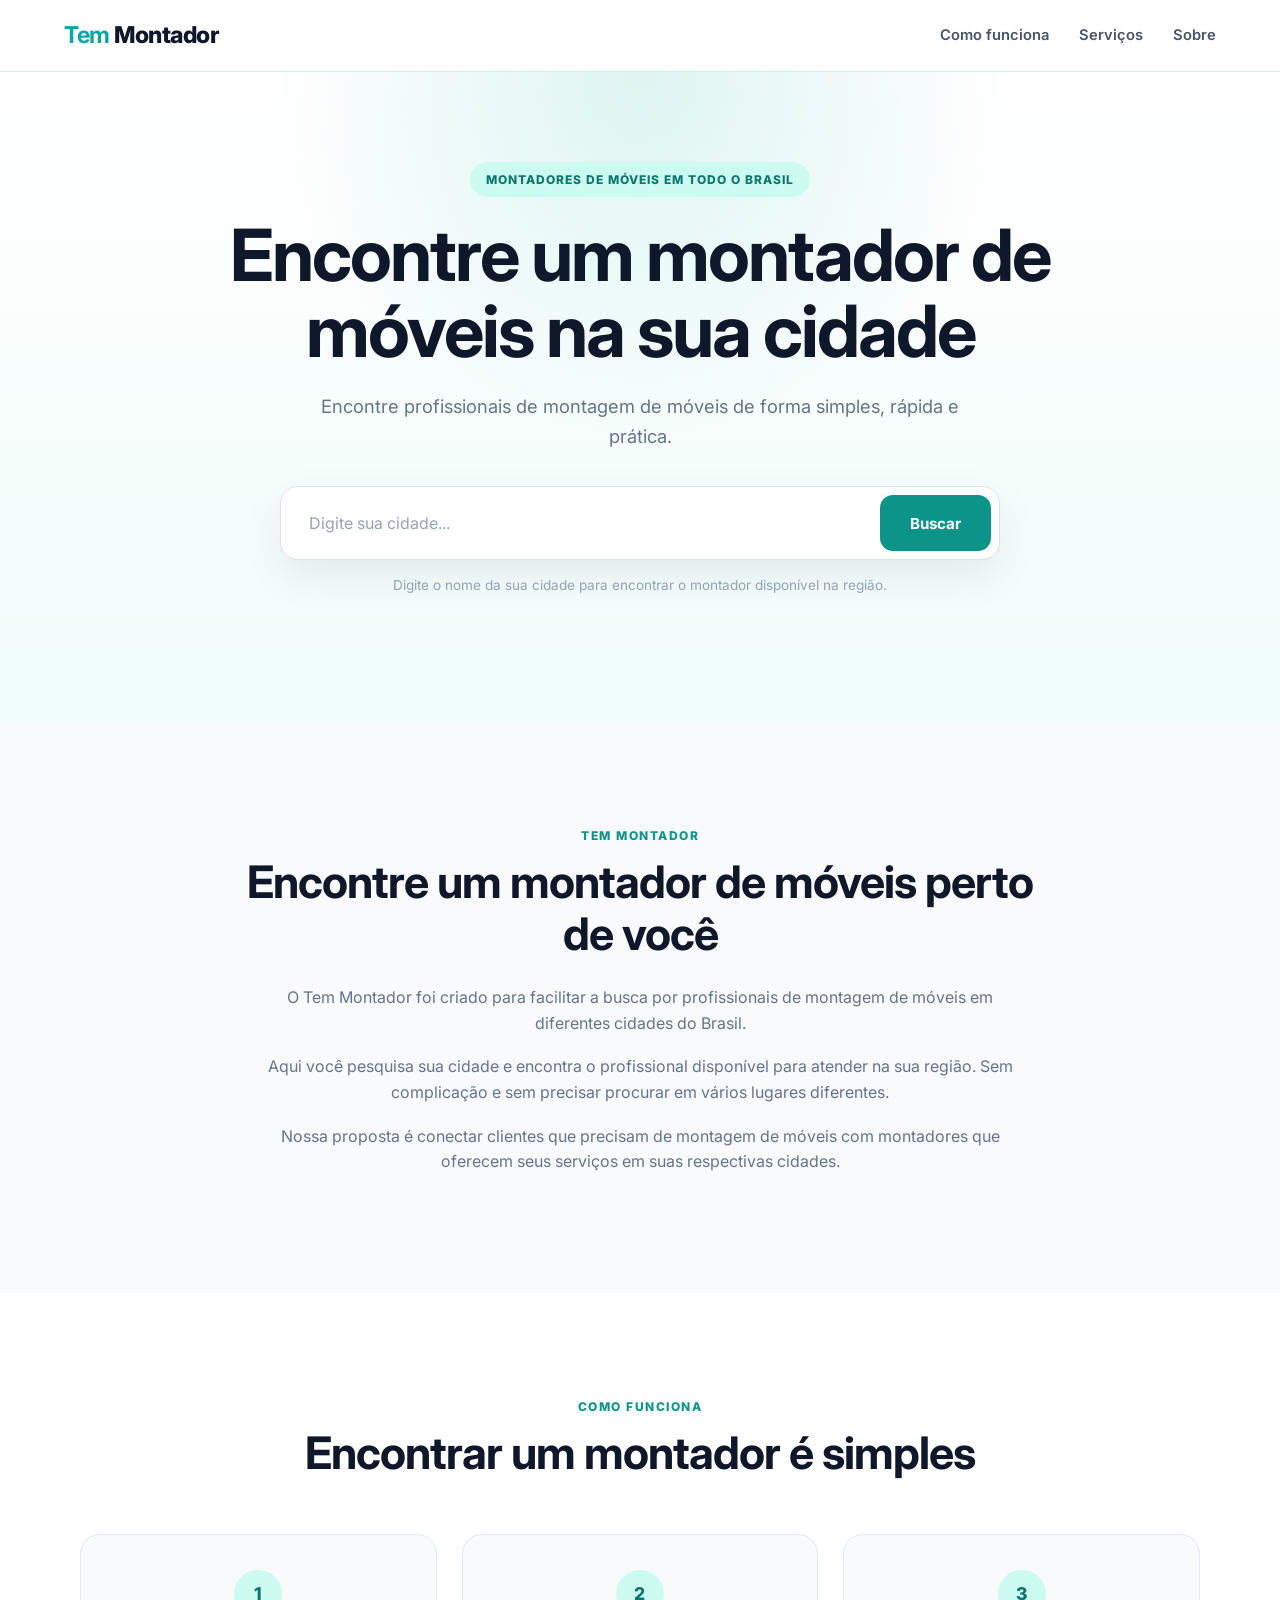
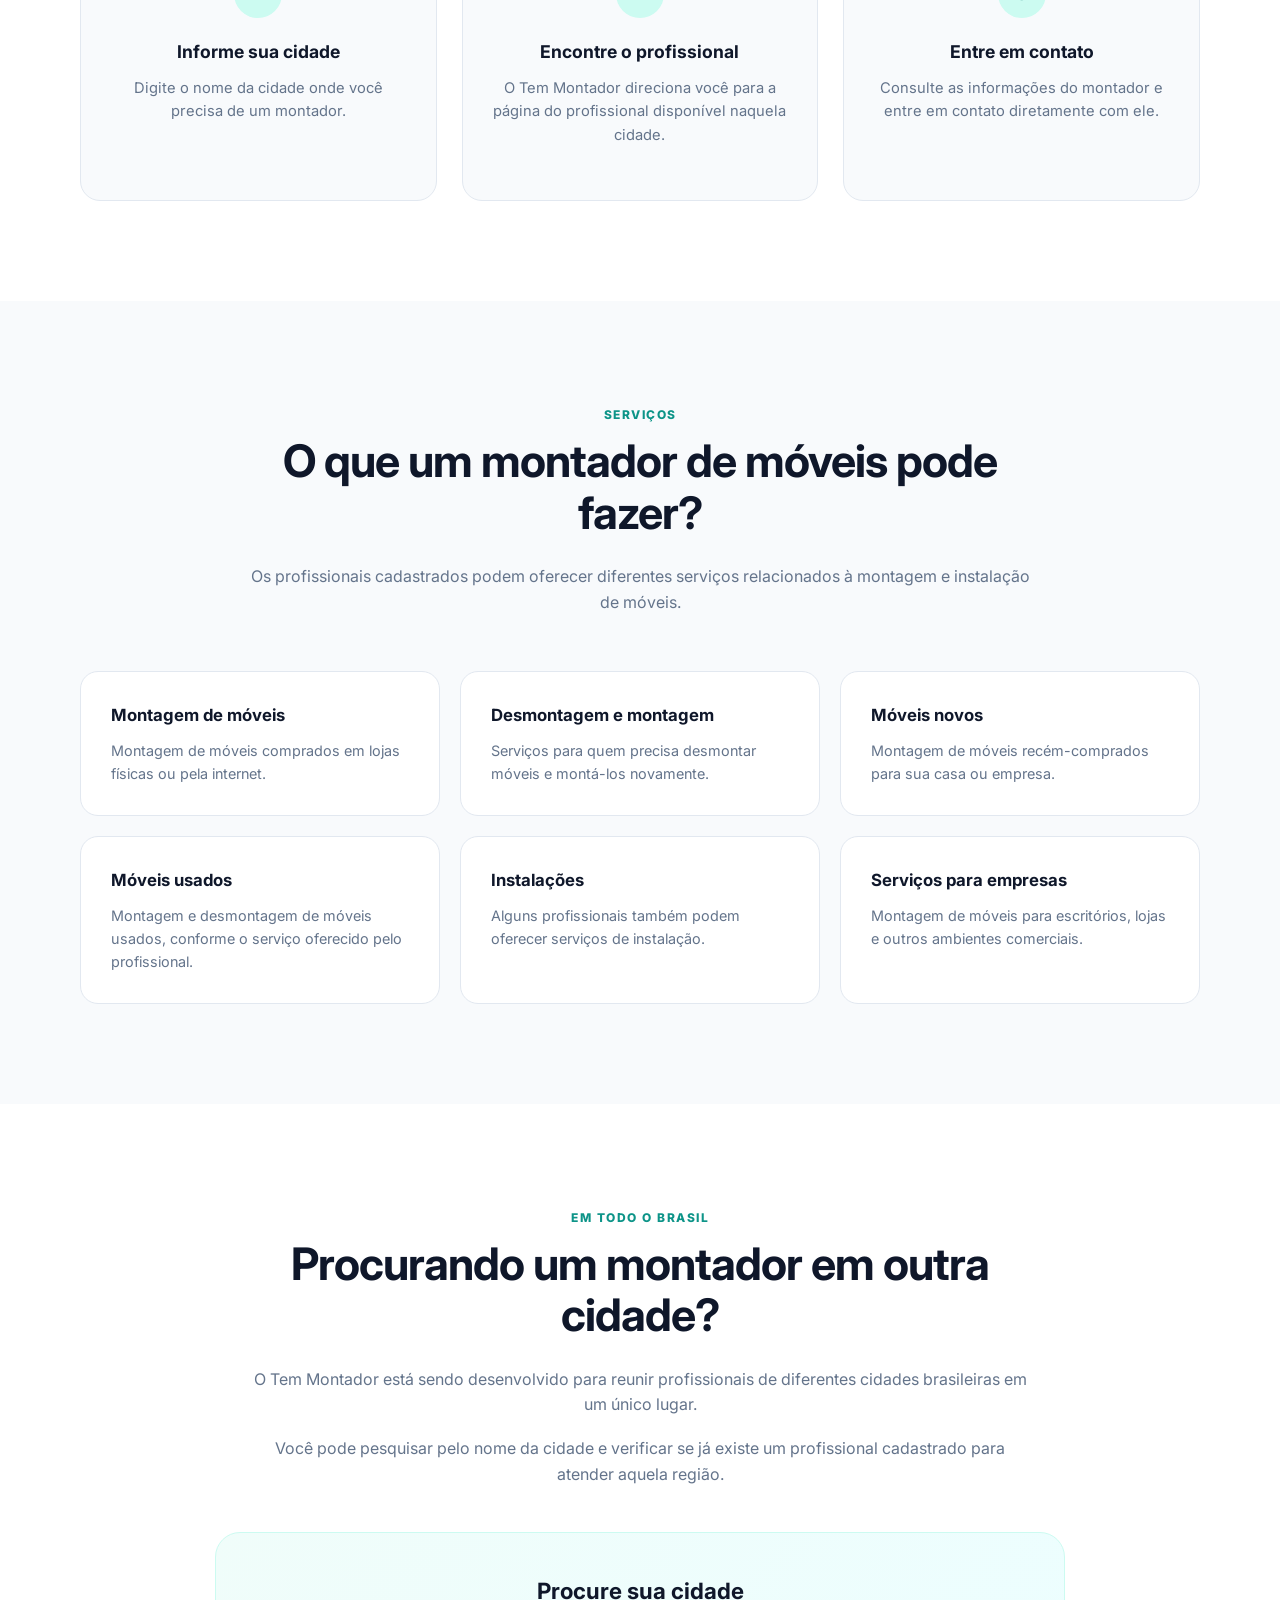
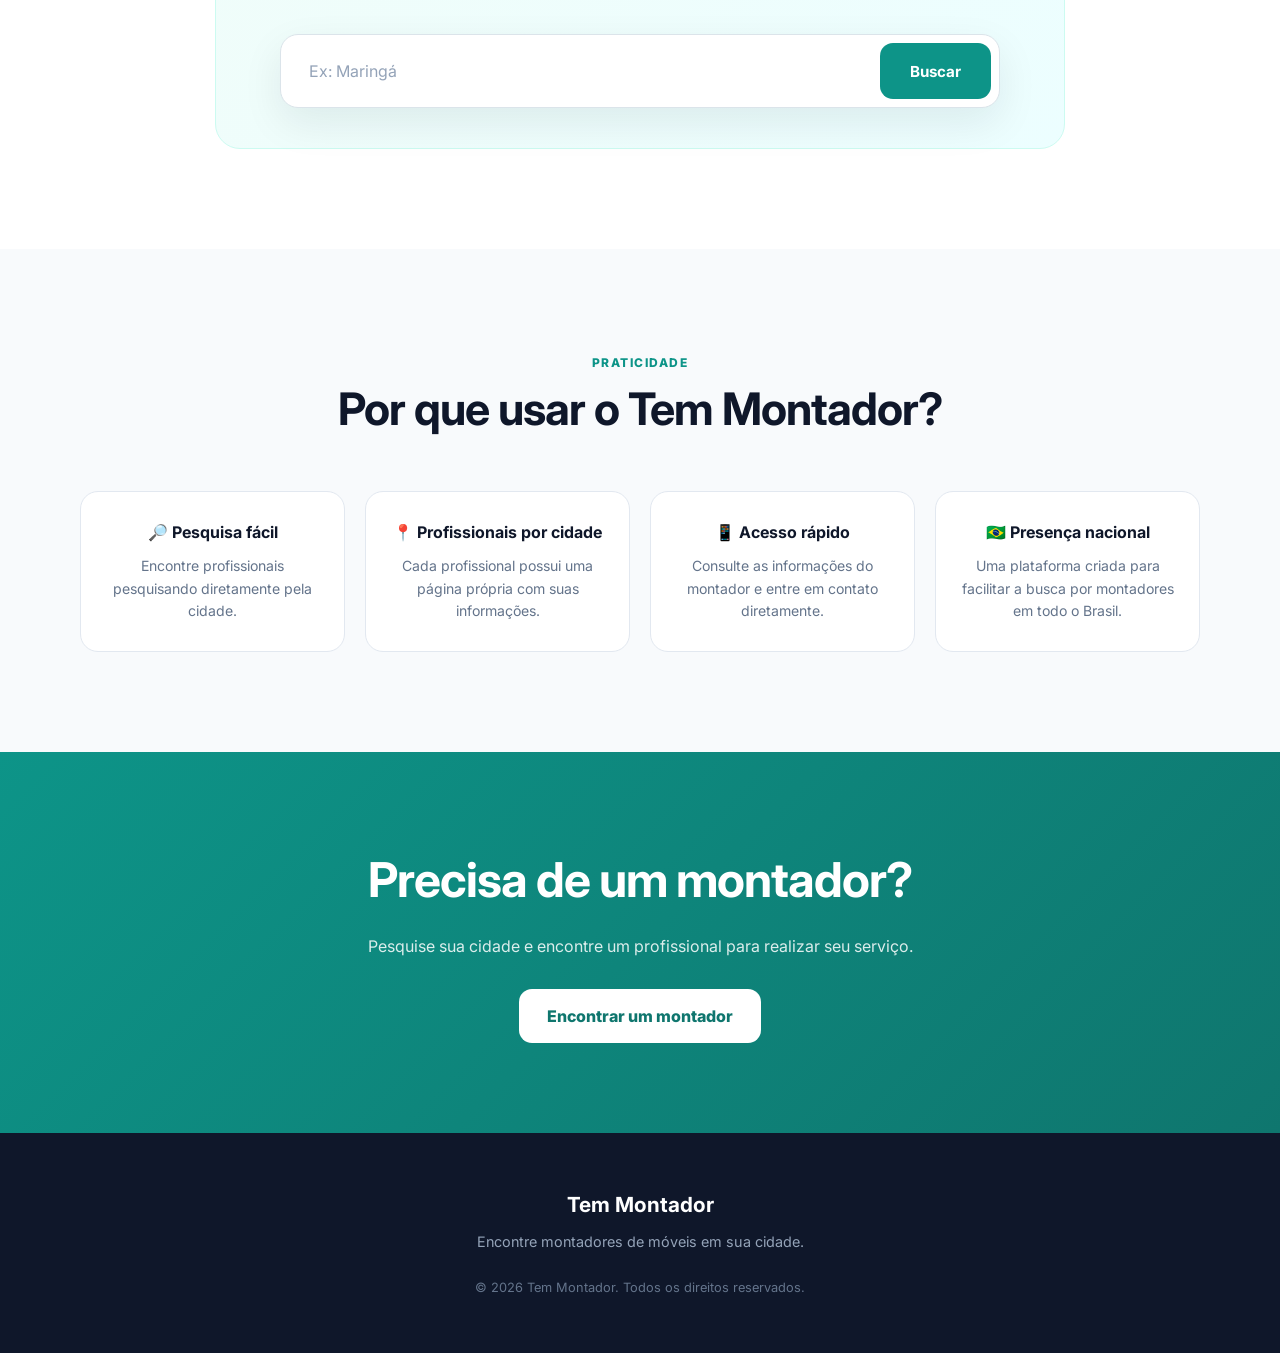
==== index.html @ 9e10c5e0 "Atualizar o index.html" ====
<!DOCTYPE html>
<html lang="pt-BR">

<head>
    <meta charset="UTF-8">

    <meta name="viewport" content="width=device-width, initial-scale=1.0">

    <title>Tem Montador | Encontre Montadores de Móveis no Brasil</title>

    <meta name="description"
    content="Encontre montadores de móveis em diferentes cidades do Brasil. Pesquise sua cidade e encontre profissionais para montagem, desmontagem e instalação de móveis.">

    <link rel="stylesheet" href="style.css?v=1.0.3">
    <link rel="stylesheet" href="media.css?v=1.0.3">
</head>

<body>

    <!-- =========================
         MENU
    ========================== -->
    <header class="menu">

        <div class="logo">
            <a href="index.html">
                <strong>Tem</strong> Montador
            </a>
        </div>

        <nav>
            <a href="#como-funciona">Como funciona</a>
            <a href="#servicos">Serviços</a>
            <a href="#sobre">Sobre</a>
        </nav>

    </header>


    <!-- =========================
         HERO / BUSCA
    ========================== -->
    <main>

        <section class="hero">

            <div class="hero-content">

                <span class="destaque">
                    MONTADORES DE MÓVEIS EM TODO O BRASIL
                </span>

                <h1>
    Encontre um montador de móveis na sua cidade
</h1>

                <p>
                    Encontre profissionais de montagem de móveis
                    de forma simples, rápida e prática.
                </p>


                <!-- BUSCA -->

                <form class="busca" onsubmit="buscarCidade(event)">

                    <input
                        type="text"
                        name="cidade"
                        id="cidade"
                        placeholder="Digite sua cidade..."
                        autocomplete="off"
                        required
                    >
                
                    <button type="submit">
                        Buscar
                    </button>
                
                </form>

                

             

                <p class="texto-busca">
                    Digite o nome da sua cidade para encontrar
                    o montador disponível na região.
                </p>

            </div>

        </section>


        <!-- =========================
             INTRODUÇÃO
        ========================== -->

        <section class="secao" id="sobre">

            <div class="container">

                <span class="tag">
                    TEM MONTADOR
                </span>

                <h2>
                    Encontre um montador de móveis perto de você
                </h2>

                <p>
                    O Tem Montador foi criado para facilitar a busca
                    por profissionais de montagem de móveis em
                    diferentes cidades do Brasil.
                </p>

                <p>
                    Aqui você pesquisa sua cidade e encontra o
                    profissional disponível para atender na sua região.
                    Sem complicação e sem precisar procurar em vários
                    lugares diferentes.
                </p>

                <p>
                    Nossa proposta é conectar clientes que precisam
                    de montagem de móveis com montadores que oferecem
                    seus serviços em suas respectivas cidades.
                </p>

            </div>

        </section>


        <!-- =========================
             COMO FUNCIONA
        ========================== -->

        <section class="secao destaque-section" id="como-funciona">

            <div class="container">

                <span class="tag">
                    COMO FUNCIONA
                </span>

                <h2>
                    Encontrar um montador é simples
                </h2>


                <div class="passos">

                    <div class="passo">

                        <div class="numero">
                            1
                        </div>

                        <h3>
                            Informe sua cidade
                        </h3>

                        <p>
                            Digite o nome da cidade onde você
                            precisa de um montador.
                        </p>

                    </div>


                    <div class="passo">

                        <div class="numero">
                            2
                        </div>

                        <h3>
                            Encontre o profissional
                        </h3>

                        <p>
                            O Tem Montador direciona você para
                            a página do profissional disponível
                            naquela cidade.
                        </p>

                    </div>


                    <div class="passo">

                        <div class="numero">
                            3
                        </div>

                        <h3>
                            Entre em contato
                        </h3>

                        <p>
                            Consulte as informações do montador
                            e entre em contato diretamente com ele.
                        </p>

                    </div>

                </div>

            </div>

        </section>


        <!-- =========================
             SERVIÇOS
        ========================== -->

        <section class="secao" id="servicos">

            <div class="container">

                <span class="tag">
                    SERVIÇOS
                </span>

                <h2>
                    O que um montador de móveis pode fazer?
                </h2>

                <p>
                    Os profissionais cadastrados podem oferecer
                    diferentes serviços relacionados à montagem
                    e instalação de móveis.
                </p>


                <div class="servicos">

                    <div class="servico">
                        <h3>Montagem de móveis</h3>
                        <p>
                            Montagem de móveis comprados em lojas
                            físicas ou pela internet.
                        </p>
                    </div>

                    <div class="servico">
                        <h3>Desmontagem e montagem</h3>
                        <p>
                            Serviços para quem precisa desmontar
                            móveis e montá-los novamente.
                        </p>
                    </div>

                    <div class="servico">
                        <h3>Móveis novos</h3>
                        <p>
                            Montagem de móveis recém-comprados
                            para sua casa ou empresa.
                        </p>
                    </div>

                    <div class="servico">
                        <h3>Móveis usados</h3>
                        <p>
                            Montagem e desmontagem de móveis
                            usados, conforme o serviço oferecido
                            pelo profissional.
                        </p>
                    </div>

                    <div class="servico">
                        <h3>Instalações</h3>
                        <p>
                            Alguns profissionais também podem
                            oferecer serviços de instalação.
                        </p>
                    </div>

                    <div class="servico">
                        <h3>Serviços para empresas</h3>
                        <p>
                            Montagem de móveis para escritórios,
                            lojas e outros ambientes comerciais.
                        </p>
                    </div>

                </div>

            </div>

        </section>


        <!-- =========================
             COBERTURA
        ========================== -->

        <section class="secao destaque-section">

            <div class="container">

                <span class="tag">
                    EM TODO O BRASIL
                </span>

                <h2>
                    Procurando um montador em outra cidade?
                </h2>

                <p>
                    O Tem Montador está sendo desenvolvido para
                    reunir profissionais de diferentes cidades
                    brasileiras em um único lugar.
                </p>

                <p>
                    Você pode pesquisar pelo nome da cidade e
                    verificar se já existe um profissional cadastrado
                    para atender aquela região.
                </p>

                <div class="chamada-busca">

                    <h3>
                        Procure sua cidade
                    </h3>

                    <form class="busca" action="buscar.php" method="GET">

                        <input
                            type="text"
                            name="cidade"
                            placeholder="Ex: Maringá"
                            required
                        >

                        <button type="submit">
                            Buscar
                        </button>

                    </form>

                </div>

            </div>

        </section>


        <!-- =========================
             POR QUE USAR
        ========================== -->

        <section class="secao">

            <div class="container">

                <span class="tag">
                    PRATICIDADE
                </span>

                <h2>
                    Por que usar o Tem Montador?
                </h2>


                <div class="beneficios">

                    <div class="beneficio">
                        <h3>🔎 Pesquisa fácil</h3>
                        <p>
                            Encontre profissionais pesquisando
                            diretamente pela cidade.
                        </p>
                    </div>

                    <div class="beneficio">
                        <h3>📍 Profissionais por cidade</h3>
                        <p>
                            Cada profissional possui uma página
                            própria com suas informações.
                        </p>
                    </div>

                    <div class="beneficio">
                        <h3>📱 Acesso rápido</h3>
                        <p>
                            Consulte as informações do montador
                            e entre em contato diretamente.
                        </p>
                    </div>

                    <div class="beneficio">
                        <h3>🇧🇷 Presença nacional</h3>
                        <p>
                            Uma plataforma criada para facilitar
                            a busca por montadores em todo o Brasil.
                        </p>
                    </div>

                </div>

            </div>

        </section>


        <!-- =========================
             CHAMADA FINAL
        ========================== -->

        <section class="cta">

            <div class="container">

                <h2>
                    Precisa de um montador?
                </h2>

                <p>
                    Pesquise sua cidade e encontre um profissional
                    para realizar seu serviço.
                </p>

                <a href="#" class="botao">
                    Encontrar um montador
                </a>

            </div>

        </section>

    </main>


    <!-- =========================
         RODAPÉ
    ========================== -->

    <footer>

        <div class="container">

            <h3>
                Tem Montador
            </h3>

            <p>
                Encontre montadores de móveis em sua cidade.
            </p>

            <p class="copyright">
                © 2026 Tem Montador. Todos os direitos reservados.
            </p>

        </div>

    </footer>

<script src="script.js?v=1.0.3"></script>

</body>
</html>
---- style.css ----
@import url('https://fonts.googleapis.com/css2?family=Inter:wght@400;500;600;700;800&display=swap');



* {
    margin: 0;
    padding: 0;
    box-sizing: border-box;
}

html {
    scroll-behavior: smooth;
}

body {
    font-family: 'Inter', sans-serif;
    background: #f8fafc;
    color: #1e293b;
    line-height: 1.6;
}

a {
    text-decoration: none;
    color: inherit;
}

img {
    max-width: 100%;
    display: block;
}


/* =========================================================
   CONTAINER
========================================================= */

.container {
    width: min(1120px, 92%);
    margin: 0 auto;
}


/* =========================================================
   MENU
========================================================= */

.menu {
    height: 72px;
    width: 100%;

    background: rgba(255, 255, 255, 0.94);
    border-bottom: 1px solid #e2e8f0;

    display: flex;
    align-items: center;
    justify-content: space-between;

    padding: 0 5%;

    position: sticky;
    top: 0;
    z-index: 1000;

    backdrop-filter: blur(12px);
    -webkit-backdrop-filter: blur(12px);
}

.logo {
    font-size: 1.45rem;
    font-weight: 800;
    letter-spacing: -0.5px;
}

.logo strong {
    color: #0ea5a4;
}

.logo a {
    color: #0f172a;
}

.menu nav {
    display: flex;
    align-items: center;
    gap: 30px;
}

.menu nav a {
    color: #475569;
    font-size: 0.92rem;
    font-weight: 600;

    transition: 0.25s ease;
}

.menu nav a:hover {
    color: #0ea5a4;
}


/* =========================================================
   HERO
========================================================= */

.hero {
    min-height: 650px;

    display: flex;
    align-items: center;
    justify-content: center;

    text-align: center;

    padding: 80px 20px;

    background:
        radial-gradient(
            circle at 50% 0%,
            rgba(20, 184, 166, 0.14),
            transparent 40%
        ),
        linear-gradient(
            180deg,
            #ffffff 0%,
            #f0fdfa 100%
        );
}

.hero-content {
    width: min(850px, 100%);
}

.destaque {
    display: inline-block;

    padding: 8px 16px;
    margin-bottom: 20px;

    border-radius: 50px;

    background: #ccfbf1;
    color: #0f766e;

    font-size: 0.75rem;
    font-weight: 800;

    letter-spacing: 1px;
}

.hero h1 {
    color: #0f172a;

    font-size: clamp(2.3rem, 6vw, 4.5rem);

    line-height: 1.05;

    letter-spacing: -2px;

    margin-bottom: 24px;
}

.hero p {
    max-width: 650px;
    margin: 0 auto 35px;

    color: #64748b;

    font-size: 1.15rem;
}


/* =========================================================
   BARRA DE BUSCA
========================================================= */

.busca {
    width: min(720px, 100%);

    margin: 0 auto;

    padding: 8px;

    display: flex;
    align-items: center;

    background: #ffffff;

    border: 1px solid #dbe4ea;

    border-radius: 18px;

    box-shadow:
        0 15px 40px rgba(15, 23, 42, 0.08);

    transition: 0.3s ease;
}

.busca:focus-within {
    border-color: #2dd4bf;

    box-shadow:
        0 15px 45px rgba(13, 148, 136, 0.15);
}

.busca input {
    flex: 1;

    height: 56px;

    border: none;
    outline: none;

    padding: 0 20px;

    background: transparent;

    color: #000000;

    font-family: inherit;
    font-size: 1rem;
}

.busca input::placeholder {
    color: #94a3b8;
    
   
}



.busca button {
    height: 56px;

    border: none;
    border-radius: 13px;

    padding: 0 30px;

    background: #0d9488;
    color: #ffffff;

    font-family: inherit;
    font-size: 0.95rem;
    font-weight: 700;

    cursor: pointer;

    transition: 0.25s ease;
}

.busca button:hover {
    background: #0f766e;

    transform: translateY(-1px);
}

.texto-busca {
    margin-top: 15px !important;

    font-size: 0.85rem !important;

    color: #94a3b8 !important;
}


/* =========================================================
   SEÇÕES
========================================================= */

.secao {
    padding: 100px 0;
}

.destaque-section {
    background: #ffffff;
}

.secao .container {
    text-align: center;
}

.tag {
    display: inline-block;

    margin-bottom: 12px;

    color: #0d9488;

    font-size: 0.75rem;
    font-weight: 800;

    letter-spacing: 1.5px;
}

.secao h2 {
    max-width: 800px;

    margin: 0 auto 25px;

    color: #0f172a;

    font-size: clamp(1.8rem, 4vw, 2.8rem);

    line-height: 1.15;

    letter-spacing: -1px;
}

.secao p {
    max-width: 780px;

    margin: 0 auto 18px;

    color: #64748b;

    font-size: 1rem;
}


/* =========================================================
   PASSOS
========================================================= */

.passos {
    display: grid;

    grid-template-columns: repeat(3, 1fr);

    gap: 25px;

    margin-top: 55px;
}

.passo {
    padding: 35px 25px;

    background: #f8fafc;

    border: 1px solid #e2e8f0;

    border-radius: 20px;

    transition: 0.3s ease;
}

.passo:hover {
    transform: translateY(-5px);

    border-color: #99f6e4;

    box-shadow:
        0 15px 35px rgba(15, 23, 42, 0.07);
}

.numero {
    width: 48px;
    height: 48px;

    margin: 0 auto 20px;

    display: flex;
    align-items: center;
    justify-content: center;

    border-radius: 50%;

    background: #ccfbf1;
    color: #0f766e;

    font-size: 1.1rem;
    font-weight: 800;
}

.passo h3 {
    margin-bottom: 10px;

    color: #0f172a;

    font-size: 1.1rem;
}

.passo p {
    font-size: 0.92rem;
}


/* =========================================================
   SERVIÇOS
========================================================= */

.servicos {
    display: grid;

    grid-template-columns: repeat(3, 1fr);

    gap: 20px;

    margin-top: 55px;
}

.servico {
    padding: 30px;

    text-align: left;

    background: #ffffff;

    border: 1px solid #e2e8f0;

    border-radius: 18px;

    transition: 0.3s ease;
}

.servico:hover {
    transform: translateY(-4px);

    border-color: #99f6e4;

    box-shadow:
        0 12px 30px rgba(15, 23, 42, 0.06);
}

.servico h3 {
    margin-bottom: 10px;

    color: #0f172a;

    font-size: 1.05rem;
}

.servico p {
    margin: 0;

    font-size: 0.9rem;
}


/* =========================================================
   CHAMADA DE BUSCA
========================================================= */

.chamada-busca {
    max-width: 850px;

    margin: 45px auto 0;

    padding: 40px;

    background:
        linear-gradient(
            135deg,
            #f0fdfa,
            #ecfeff
        );

    border: 1px solid #ccfbf1;

    border-radius: 25px;
}

.chamada-busca h3 {
    margin-bottom: 25px;

    color: #0f172a;

    font-size: 1.4rem;
}


/* =========================================================
   BENEFÍCIOS
========================================================= */

.beneficios {
    display: grid;

    grid-template-columns: repeat(4, 1fr);

    gap: 20px;

    margin-top: 55px;
}

.beneficio {
    padding: 28px 20px;

    background: #ffffff;

    border: 1px solid #e2e8f0;

    border-radius: 18px;

    transition: 0.3s ease;
}

.beneficio:hover {
    transform: translateY(-4px);

    box-shadow:
        0 12px 30px rgba(15, 23, 42, 0.06);
}

.beneficio h3 {
    margin-bottom: 10px;

    color: #0f172a;

    font-size: 1rem;
}

.beneficio p {
    margin: 0;

    font-size: 0.88rem;
}


/* =========================================================
   CTA FINAL
========================================================= */

.cta {
    padding: 90px 20px;

    text-align: center;

    background:
        linear-gradient(
            135deg,
            #0d9488,
            #0f766e
        );

    color: #ffffff;
}

.cta h2 {
    margin-bottom: 15px;

    font-size: clamp(2rem, 5vw, 3rem);

    letter-spacing: -1px;
}

.cta p {
    margin-bottom: 30px;

    color: rgba(255, 255, 255, 0.85);
}

.botao {
    display: inline-flex;

    align-items: center;
    justify-content: center;

    min-height: 54px;

    padding: 0 28px;

    border-radius: 13px;

    background: #ffffff;
    color: #0f766e;

    font-weight: 800;

    transition: 0.25s ease;
}

.botao:hover {
    transform: translateY(-2px);

    box-shadow:
        0 10px 25px rgba(0, 0, 0, 0.15);
}


/* =========================================================
   RODAPÉ
========================================================= */

footer {
    padding: 55px 20px;

    background: #0f172a;

    color: #ffffff;

    text-align: center;
}

footer h3 {
    margin-bottom: 8px;

    font-size: 1.3rem;
}

footer p {
    color: #94a3b8;

    font-size: 0.9rem;
}

footer .copyright {
    margin-top: 25px;

    font-size: 0.8rem;

    color: #64748b;
}

/* =========================================================
   PERFIL - TEM MONTADOR
========================================================= */

.perfil-menu {
    width: 100%;
    height: 70px;

    display: flex;
    align-items: center;
    justify-content: space-between;

    padding: 0 5%;

    background: rgba(255, 255, 255, 0.96);
    border-bottom: 1px solid #e2e8f0;

    position: sticky;
    top: 0;
    z-index: 1000;

    backdrop-filter: blur(12px);
    -webkit-backdrop-filter: blur(12px);
}

.perfil-menu .logo {
    font-size: 1.35rem;
    font-weight: 800;
    color: #0f172a;
}

.perfil-menu .logo strong {
    color: #0d9488;
}

.perfil-menu .voltar {
    color: #64748b;
    font-size: 0.85rem;
    font-weight: 600;
    transition: 0.25s ease;
}

.perfil-menu .voltar:hover {
    color: #0d9488;
}


/* =========================================================
   FUNDO DO PERFIL
========================================================= */

.perfil {
    width: 100%;

    padding: 70px 20px 90px;

    background:
        radial-gradient(
            circle at 50% 0%,
            rgba(20, 184, 166, 0.10),
            transparent 35%
        ),
        #f8fafc;
}


/* =========================================================
   HERO DO PERFIL
========================================================= */

.perfil-hero {
    width: min(1050px, 100%);

    margin: 0 auto;

    padding: 55px;

    display: grid;
    grid-template-columns: 250px 1fr;

    align-items: center;

    gap: 55px;

    background: #ffffff;

    border: 1px solid #e2e8f0;

    border-radius: 28px;

    box-shadow:
        0 20px 60px rgba(15, 23, 42, 0.08);
}


/* =========================================================
   FOTO
========================================================= */

.perfil-foto {
    display: flex;
    justify-content: center;
}

.perfil-foto img {
    width: 220px;
    height: 220px;

    object-fit: cover;

    border-radius: 50%;

    border: 6px solid #ffffff;

    box-shadow:
        0 15px 40px rgba(15, 23, 42, 0.15);
}


/* =========================================================
   INFORMAÇÕES
========================================================= */

.perfil-info {
    text-align: left;
}

.perfil-tag {
    display: inline-block;

    margin-bottom: 12px;

    padding: 6px 12px;

    border-radius: 50px;

    background: #ccfbf1;

    color: #0f766e;

    font-size: 0.7rem;

    font-weight: 800;

    letter-spacing: 1px;
}

.perfil-info h1 {
    margin-bottom: 6px;

    color: #0f172a;

    font-size: 3rem;

    line-height: 1.1;

    letter-spacing: -1px;
}

.perfil-info h2 {
    margin-bottom: 18px;

    color: #0d9488;

    font-size: 1.35rem;

    line-height: 1.4;
}

.perfil-info p {
    max-width: 600px;

    margin-bottom: 25px;

    color: #64748b;

    font-size: 0.95rem;

    line-height: 1.7;
}


/* =========================================================
   WHATSAPP
========================================================= */

.perfil .btn-whatsapp {
    min-height: 56px;

    display: inline-flex;

    align-items: center;
    justify-content: center;

    gap: 10px;

    padding: 0 26px;

    border-radius: 13px;

    background: #16a34a;

    color: #ffffff;

    font-size: 0.95rem;

    font-weight: 800;

    box-shadow:
        0 8px 20px rgba(22, 163, 74, 0.18);

    transition: 0.25s ease;
}

.perfil .btn-whatsapp i {
    font-size: 1.3rem;
}

.perfil .btn-whatsapp:hover {
    background: #15803d;

    transform: translateY(-2px);

    box-shadow:
        0 12px 25px rgba(22, 163, 74, 0.25);
}


/* =========================================================
   SEÇÕES DO PERFIL
========================================================= */

.perfil-secao {
    width: min(1050px, 100%);

    margin: 70px auto 0;

    text-align: center;
}

.secao-tag {
    display: inline-block;

    margin-bottom: 12px;

    color: #0d9488;

    font-size: 0.72rem;

    font-weight: 800;

    letter-spacing: 1.5px;
}

.perfil-secao h2 {
    margin-bottom: 18px;

    color: #0f172a;

    font-size: clamp(1.8rem, 4vw, 2.6rem);

    line-height: 1.15;

    letter-spacing: -1px;
}

.perfil-secao > p {
    width: min(760px, 100%);

    margin: 0 auto;

    color: #64748b;

    font-size: 1rem;

    line-height: 1.8;
}


/* =========================================================
   SERVIÇOS
========================================================= */

.servicos-grid {
    display: grid;

    grid-template-columns: repeat(3, 1fr);

    gap: 20px;

    margin-top: 40px;
}

.servico-card {
    padding: 28px 25px;

    text-align: left;

    background: #ffffff;

    border: 1px solid #e2e8f0;

    border-radius: 20px;

    transition: 0.3s ease;
}

.servico-card:hover {
    transform: translateY(-5px);

    border-color: #99f6e4;

    box-shadow:
        0 15px 35px rgba(15, 23, 42, 0.08);
}

.servico-card i {
    width: 48px;
    height: 48px;

    margin-bottom: 18px;

    display: flex;

    align-items: center;
    justify-content: center;

    border-radius: 14px;

    background: #f0fdfa;

    color: #0d9488;

    font-size: 1.2rem;
}

.servico-card h3 {
    margin-bottom: 8px;

    color: #0f172a;

    font-size: 1.05rem;
}

.servico-card p {
    margin: 0;

    color: #64748b;

    font-size: 0.88rem;

    line-height: 1.6;
}


/* =========================================================
   ÁREA DE ATENDIMENTO
========================================================= */

.area-atendimento {
    width: min(1050px, 100%);

    margin: 70px auto 0;

    padding: 35px 40px;

    display: flex;

    align-items: center;

    gap: 22px;

    background:
        linear-gradient(
            135deg,
            #f0fdfa,
            #ecfeff
        );

    border: 1px solid #ccfbf1;

    border-radius: 22px;
}

.area-atendimento > i {
    width: 55px;
    height: 55px;

    flex-shrink: 0;

    display: flex;

    align-items: center;
    justify-content: center;

    border-radius: 15px;

    background: #ccfbf1;

    color: #0d9488;

    font-size: 1.3rem;
}

.area-atendimento span {
    display: block;

    margin-bottom: 3px;

    color: #0d9488;

    font-size: 0.7rem;

    font-weight: 800;

    letter-spacing: 1.2px;
}

.area-atendimento h2 {
    margin-bottom: 2px;

    color: #0f172a;

    font-size: 1.35rem;
}

.area-atendimento p {
    margin: 0;

    color: #64748b;

    font-size: 0.9rem;
}


/* =========================================================
   DIFERENCIAIS
========================================================= */

.diferenciais-grid {
    display: grid;

    grid-template-columns: repeat(3, 1fr);

    gap: 20px;

    margin-top: 40px;
}

.diferenciais-grid > div {
    padding: 30px 20px;

    background: #ffffff;

    border: 1px solid #e2e8f0;

    border-radius: 20px;

    transition: 0.25s ease;
}

.diferenciais-grid > div:hover {
    transform: translateY(-4px);

    box-shadow:
        0 12px 30px rgba(15, 23, 42, 0.06);
}

.diferenciais-grid i {
    display: block;

    margin-bottom: 15px;

    color: #0d9488;

    font-size: 1.5rem;
}

.diferenciais-grid strong {
    display: block;

    margin-bottom: 7px;

    color: #0f172a;

    font-size: 1rem;
}

.diferenciais-grid span {
    display: block;

    color: #64748b;

    font-size: 0.85rem;

    line-height: 1.5;
}


/* =========================================================
   CTA FINAL
========================================================= */

.perfil-cta {
    width: min(800px, 100%);

    margin: 70px auto 0;

    padding: 45px 25px;

    text-align: center;

    background:
        linear-gradient(
            135deg,
            #0d9488,
            #0f766e
        );

    border-radius: 22px;

    color: #ffffff;
}

.perfil-cta h2 {
    margin-bottom: 10px;

    color: #ffffff;

    font-size: 2.2rem;
}

.perfil-cta p {
    max-width: 600px;

    margin: 0 auto 25px;

    color: rgba(255, 255, 255, 0.85);

    font-size: 0.9rem;
}

.perfil-cta .btn-whatsapp {
    background: #ffffff;

    color: #15803d;
}

.perfil-cta .btn-whatsapp:hover {
    background: #f8fafc;
}


/* =========================================================
   RODAPÉ DO PERFIL
========================================================= */

.perfil-footer {
    padding: 35px 20px;

    text-align: center;

    background: #0f172a;

    color: #ffffff;
}

.perfil-footer strong {
    display: block;

    margin-bottom: 5px;

    font-size: 1rem;
}

.perfil-footer p {
    margin: 0;

    color: #94a3b8;

    font-size: 0.8rem;
}


/* =========================================================
   TABLET
========================================================= */

@media (max-width: 900px) {

    .passos {
        grid-template-columns: 1fr;
    }

    .servicos {
        grid-template-columns: repeat(2, 1fr);
    }

    .beneficios {
        grid-template-columns: repeat(2, 1fr);
    }


    /* PERFIL */

    .perfil-hero {
        grid-template-columns: 190px 1fr;

        gap: 35px;

        padding: 40px;
    }

    .perfil-foto img {
        width: 175px;
        height: 175px;
    }

    .perfil-info h1 {
        font-size: 2.5rem;
    }

    .servicos-grid {
        grid-template-columns: repeat(2, 1fr);
    }

    .diferenciais-grid {
        grid-template-columns: repeat(2, 1fr);
    }
}


/* =========================================================
   CELULAR
========================================================= */

@media (max-width: 700px) {

    /* PÁGINA PRINCIPAL */

    .menu {
        height: 65px;

        padding: 0 20px;
    }

    .menu nav {
        display: none;
    }

    .logo {
        font-size: 1.3rem;
    }

    .hero {
        min-height: 600px;

        padding: 70px 20px;
    }

    .hero h1 {
        font-size: 2.5rem;

        letter-spacing: -1.5px;
    }

    .hero p {
        font-size: 1rem;
    }

    .busca {
        flex-direction: column;

        padding: 12px;

        border-radius: 16px;
    }

    .busca input {
        width: 100%;

        height: 60px;

        text-align: center;

        padding: 0 15px;
    }

    .busca button {
        width: 100%;

        height: 60px;
    }

    .secao {
        padding: 70px 0;
    }

    .servicos {
        grid-template-columns: 1fr;

        margin-top: 40px;
    }

    .beneficios {
        grid-template-columns: 1fr;

        margin-top: 40px;
    }

    .chamada-busca {
        padding: 25px 18px;

        border-radius: 20px;
    }

    .cta {
        padding: 70px 20px;
    }


    /* PERFIL */

    .perfil-menu {
        height: 64px;

        padding: 0 18px;
    }

    .perfil-menu .logo {
        font-size: 1.15rem;
    }

    .perfil-menu .voltar {
        font-size: 0.72rem;
    }

    .perfil {
        padding: 30px 15px 60px;
    }

    .perfil-hero {
        display: block;

        padding: 35px 22px;

        border-radius: 20px;

        text-align: center;
    }

    .perfil-foto {
        margin-bottom: 22px;
    }

    .perfil-foto img {
        width: 140px;
        height: 140px;

        border-width: 5px;
    }

    .perfil-info {
        text-align: center;
    }

    .perfil-tag {
        font-size: 0.63rem;

        padding: 6px 10px;
    }

    .perfil-info h1 {
        font-size: 2rem;
    }

    .perfil-info h2 {
        font-size: 1rem;

        line-height: 1.4;
    }

    .perfil-info p {
        font-size: 0.88rem;

        line-height: 1.65;
    }

    .perfil .btn-whatsapp {
        width: 100%;

        min-height: 56px;

        font-size: 0.95rem;
    }

    .perfil-secao {
        margin-top: 50px;
    }

    .perfil-secao h2 {
        font-size: 1.7rem;
    }

    .perfil-secao > p {
        font-size: 0.88rem;
    }

    .servicos-grid {
        grid-template-columns: 1fr;

        gap: 13px;

        margin-top: 28px;
    }

    .servico-card {
        padding: 22px;
    }

    .area-atendimento {
        margin-top: 50px;

        padding: 22px;

        gap: 14px;
    }

    .area-atendimento > i {
        width: 43px;
        height: 43px;

        font-size: 1rem;
    }

    .area-atendimento h2 {
        font-size: 1.1rem;
    }

    .area-atendimento p {
        font-size: 0.8rem;
    }

    .diferenciais-grid {
        grid-template-columns: 1fr;

        gap: 13px;

        margin-top: 28px;
    }

    .diferenciais-grid > div {
        padding: 22px;
    }

    .perfil-cta {
        margin-top: 55px;

        padding: 38px 20px;

        border-radius: 20px;
    }

    .perfil-cta h2 {
        font-size: 1.7rem;
    }

    .perfil-cta p {
        font-size: 0.84rem;
    }

    .perfil-footer {
        padding: 30px 20px;
    }
}


/* =========================================================
   CELULARES PEQUENOS
========================================================= */

@media (max-width: 400px) {

    .perfil-menu .logo {
        font-size: 1.05rem;
    }

    .perfil-menu .voltar {
        font-size: 0.65rem;
    }

    .perfil {
        padding-left: 12px;
        padding-right: 12px;
    }

    .perfil-hero {
        padding: 30px 18px;
    }

    .perfil-foto img {
        width: 125px;
        height: 125px;
    }

    .perfil-info h1 {
        font-size: 1.8rem;
    }

    .perfil-info h2 {
        font-size: 0.95rem;
    }

    .perfil-secao h2 {
        font-size: 1.55rem;
    }

    .area-atendimento {
        padding: 20px;
    }

    .perfil-cta {
        padding: 35px 18px;
    }
}
---- media.css ----
/* =========================================================
   RESPONSIVO - TABLET
========================================================= */

@media (max-width: 900px) {

    /* PASSOS */

    .passos {
        grid-template-columns: 1fr;
    }


    /* SERVIÇOS DA PÁGINA PRINCIPAL */

    .servicos {
        grid-template-columns: repeat(2, 1fr);
    }


    /* BENEFÍCIOS */

    .beneficios {
        grid-template-columns: repeat(2, 1fr);
    }

}


/* =========================================================
   RESPONSIVO - CELULAR
========================================================= */

@media (max-width: 700px) {

    /* =====================================================
       MENU PRINCIPAL
    ===================================================== */

    .menu {
        height: 65px;

        padding: 0 20px;
    }


    .menu nav {
        display: none;
    }


    .logo {
        font-size: 1.3rem;
    }



    /* =====================================================
       HERO
    ===================================================== */

    .hero {
        min-height: 600px;

        padding: 70px 20px;
    }


    .hero h1 {
        font-size: 2.5rem;

        letter-spacing: -1.5px;
    }


    .hero p {
        font-size: 1rem;
    }



    /* =====================================================
       BARRA DE BUSCA
    ===================================================== */

    .busca {

        flex-direction: column;

        padding: 12px;

        border-radius: 16px;
    }


    .busca input {

        width: 100%;

        height: 60px;

        text-align: center;

        padding: 0 15px 10px;
    }


    .busca button {

        width: 100%;

        height: 60px;
    }



    /* =====================================================
       SEÇÕES
    ===================================================== */

    .secao {
        padding: 70px 0;
    }



    /* =====================================================
       SERVIÇOS
    ===================================================== */

    .servicos {

        grid-template-columns: 1fr;

        margin-top: 40px;
    }



    /* =====================================================
       BENEFÍCIOS
    ===================================================== */

    .beneficios {

        grid-template-columns: 1fr;

        margin-top: 40px;
    }



    /* =====================================================
       CHAMADA DE BUSCA
    ===================================================== */

    .chamada-busca {

        padding: 25px 18px;

        border-radius: 20px;
    }



    /* =====================================================
       CTA
    ===================================================== */

    .cta {

        padding: 70px 20px;
    }



    /* =====================================================
       PERFIL - CABEÇALHO
    ===================================================== */

    .perfil-menu {

        height: 64px;

        padding: 0 18px;
    }


    .perfil-menu .logo {

        font-size: 1.15rem;
    }


    .voltar {

        font-size: 0.72rem;
    }



    /* =====================================================
       PERFIL - ÁREA PRINCIPAL
    ===================================================== */

    .perfil {

        padding: 35px 15px 60px;
    }



    /* =====================================================
       PERFIL - HERO
    ===================================================== */

    .perfil-hero {

        padding: 35px 22px;

        gap: 25px;

        border-radius: 22px;
    }



    /* =====================================================
       FOTO DO MONTADOR
    ===================================================== */

    .perfil-foto img {

        width: 145px;
        height: 145px;

        border-width: 5px;
    }



    /* =====================================================
       TAG
    ===================================================== */

    .perfil-tag {

        font-size: 0.65rem;

        padding: 6px 11px;
    }



    /* =====================================================
       NOME
    ===================================================== */

    .perfil-info h1 {

        font-size: 2rem;
    }



    /* =====================================================
       CIDADE
    ===================================================== */

    .perfil-info h2 {

        font-size: 1.05rem;

        line-height: 1.4;
    }



    /* =====================================================
       DESCRIÇÃO
    ===================================================== */

    .perfil-info p {

        font-size: 0.9rem;

        line-height: 1.65;
    }



    /* =====================================================
       WHATSAPP
    ===================================================== */

    .perfil-info .btn-whatsapp {

        width: 100%;

        min-height: 56px;

        font-size: 0.95rem;
    }



    /* =====================================================
       SEÇÕES DO PERFIL
    ===================================================== */

    .perfil-secao {

        margin-top: 55px;
    }


    .perfil-secao h2 {

        font-size: 1.75rem;
    }


    .perfil-secao > p {

        font-size: 0.9rem;
    }



    /* =====================================================
       SERVIÇOS DO PERFIL
    ===================================================== */

    .servicos-grid {

        width: 100%;
        max-width: 500px;
        margin: 30px auto 0;
        grid-template-columns: 1fr;
        gap: 14px;
        
    }


    .servico-card {

        padding: 22px;
    }


    .servico-card i {

        width: 44px;
        height: 44px;

        margin-bottom: 14px;
    }


    .servico-card h3 {

        font-size: 1rem;
    }


    .servico-card p {

        font-size: 0.84rem;
    }



    /* =====================================================
       ÁREA DE ATENDIMENTO
    ===================================================== */

    .area-atendimento {

        margin-top: 55px;

        padding: 25px 20px;

        align-items: flex-start;
    }


    .area-atendimento > i {

        width: 45px;
        height: 45px;

        font-size: 1rem;
    }


    .area-atendimento h2 {

        font-size: 1.15rem;
    }


    .area-atendimento p {

        font-size: 0.82rem;
    }



    /* =====================================================
       DIFERENCIAIS
    ===================================================== */

    .diferenciais-grid {

        grid-template-columns: 1fr;

        gap: 14px;

        margin-top: 30px;
    }


    .diferenciais-grid > div {

        padding: 25px 20px;
    }



    /* =====================================================
       CTA DO PERFIL
    ===================================================== */

    .perfil-cta {

        margin-top: 60px;

        padding: 40px 20px;

        border-radius: 20px;
    }


    .perfil-cta h2 {

        font-size: 1.8rem;
    }


    .perfil-cta p {

        font-size: 0.85rem;
    }


    .perfil-cta .btn-whatsapp {

        width: 100%;

        min-height: 56px;
    }



    /* =====================================================
       RODAPÉ DO PERFIL
    ===================================================== */

    .perfil-footer {

        padding: 30px 20px;
    }

}



/* =========================================================
   CELULARES PEQUENOS
========================================================= */

@media (max-width: 400px) {

    /* HERO PRINCIPAL */

    .hero h1 {

        font-size: 2.15rem;
    }


    .destaque {

        font-size: 0.65rem;
    }


    .secao h2 {

        font-size: 1.8rem;
    }



    /* PERFIL */

    .perfil-info h1 {

        font-size: 1.8rem;
    }


    .perfil-info h2 {

        font-size: 0.98rem;
    }


    .perfil-foto img {

        width: 125px;
        height: 125px;
    }


    .perfil-hero {

        padding: 30px 18px;
    }


    .perfil-secao h2 {

        font-size: 1.6rem;
    }


    .area-atendimento {

        gap: 15px;
    }


    .area-atendimento > i {

        width: 40px;
        height: 40px;

        font-size: 0.9rem;
    }


    .perfil-cta {

        padding: 35px 18px;
    }

}
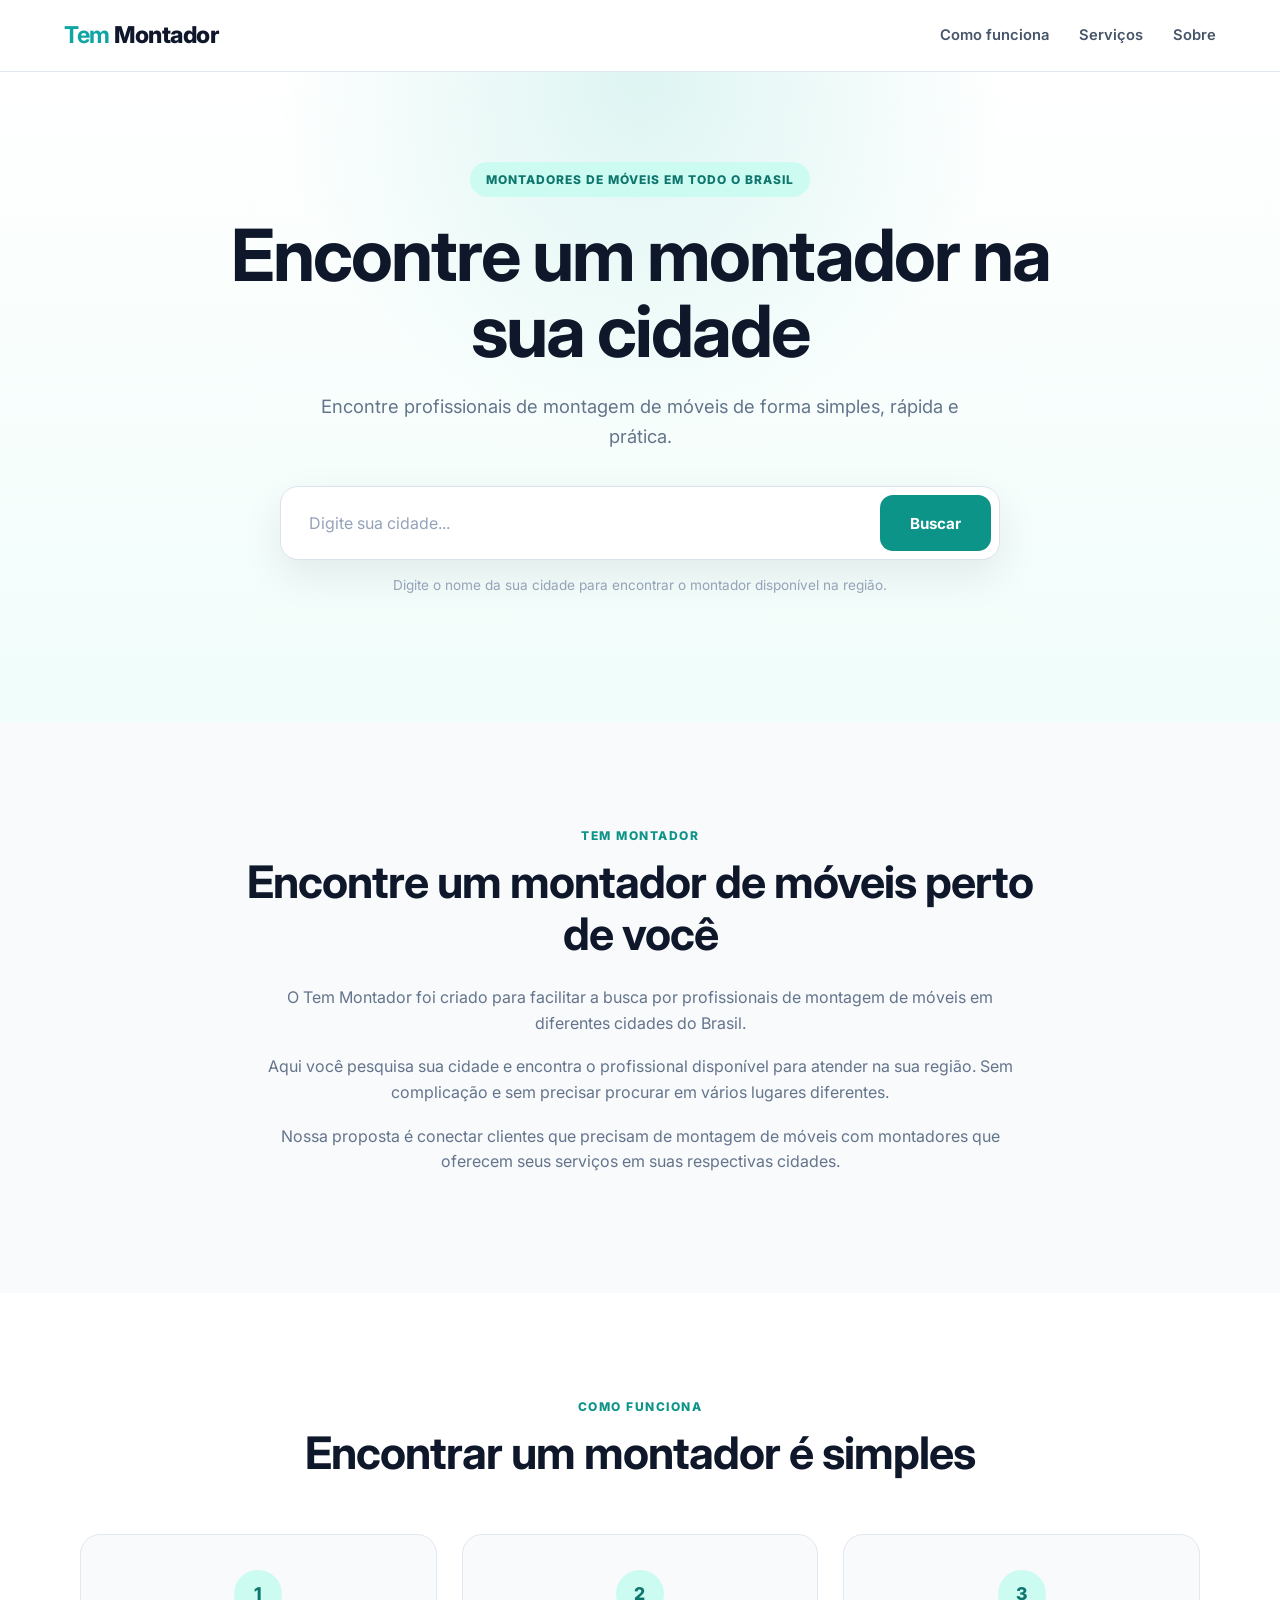
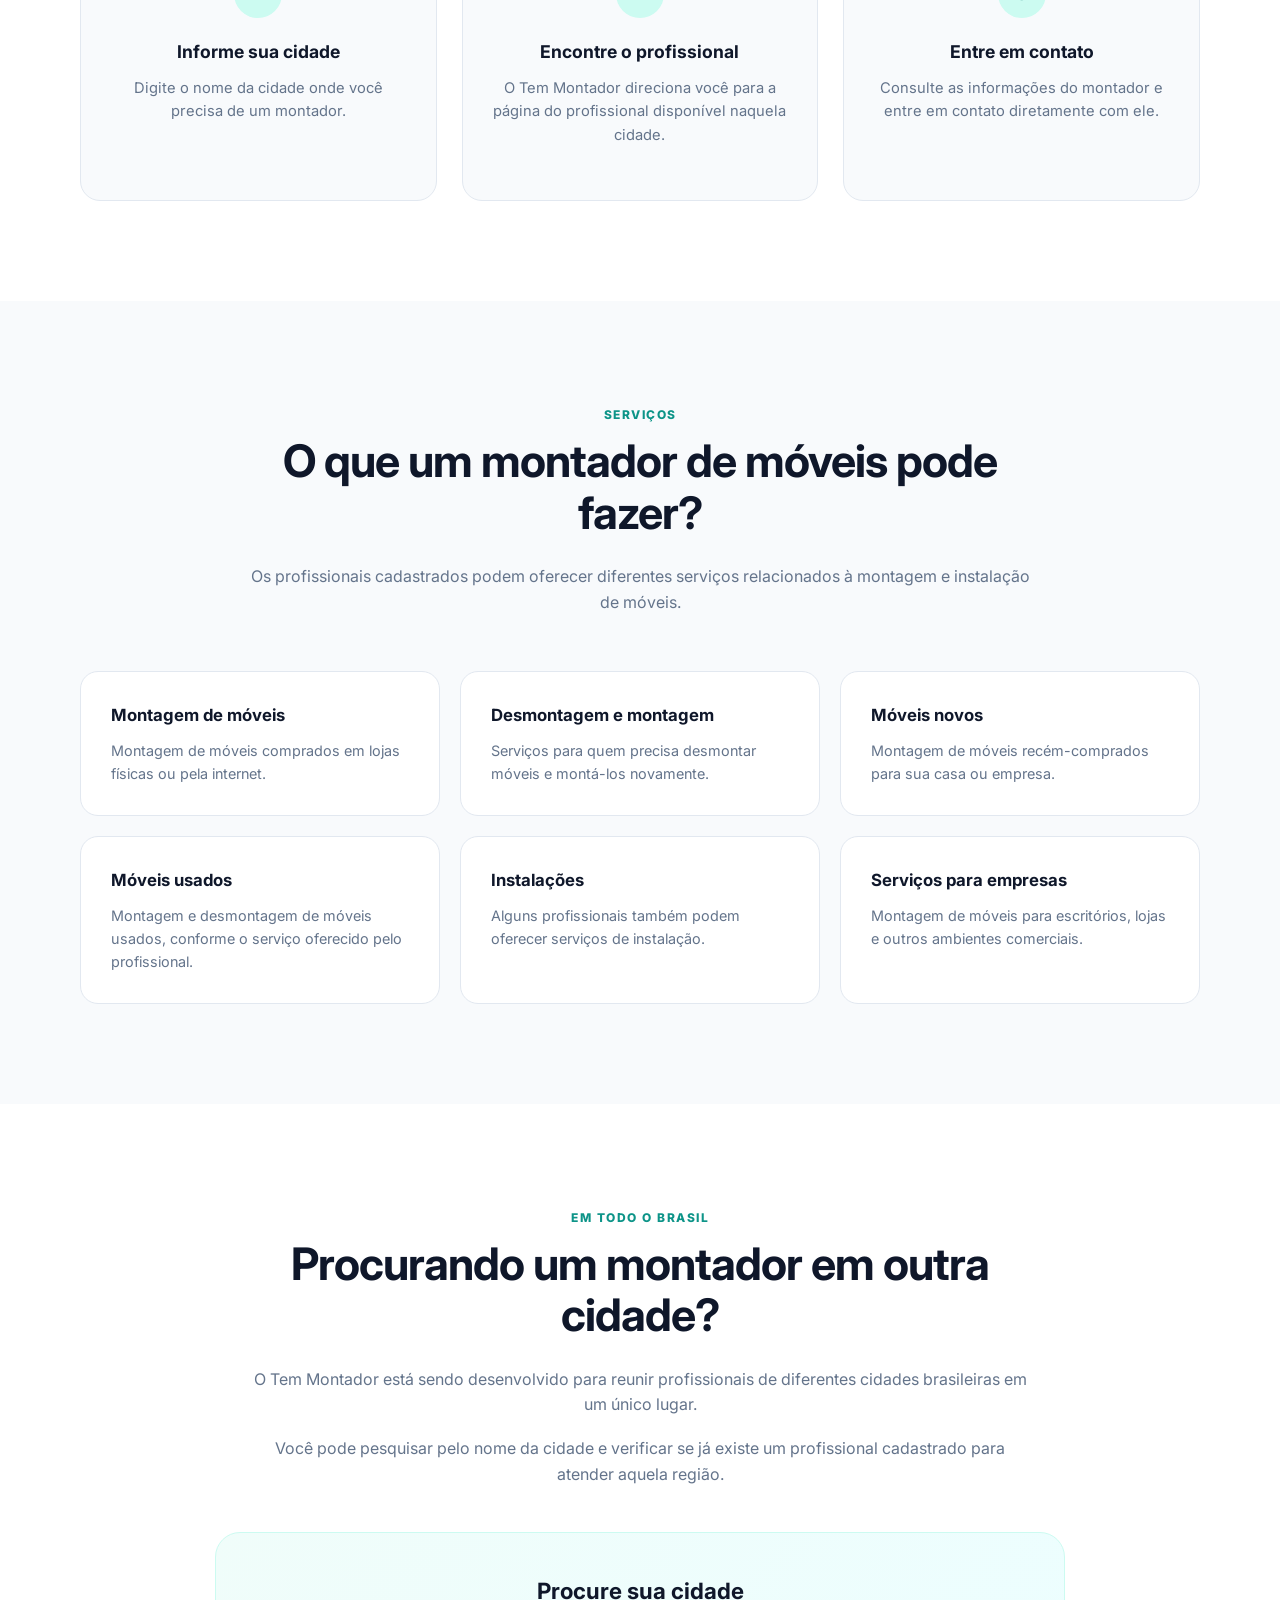
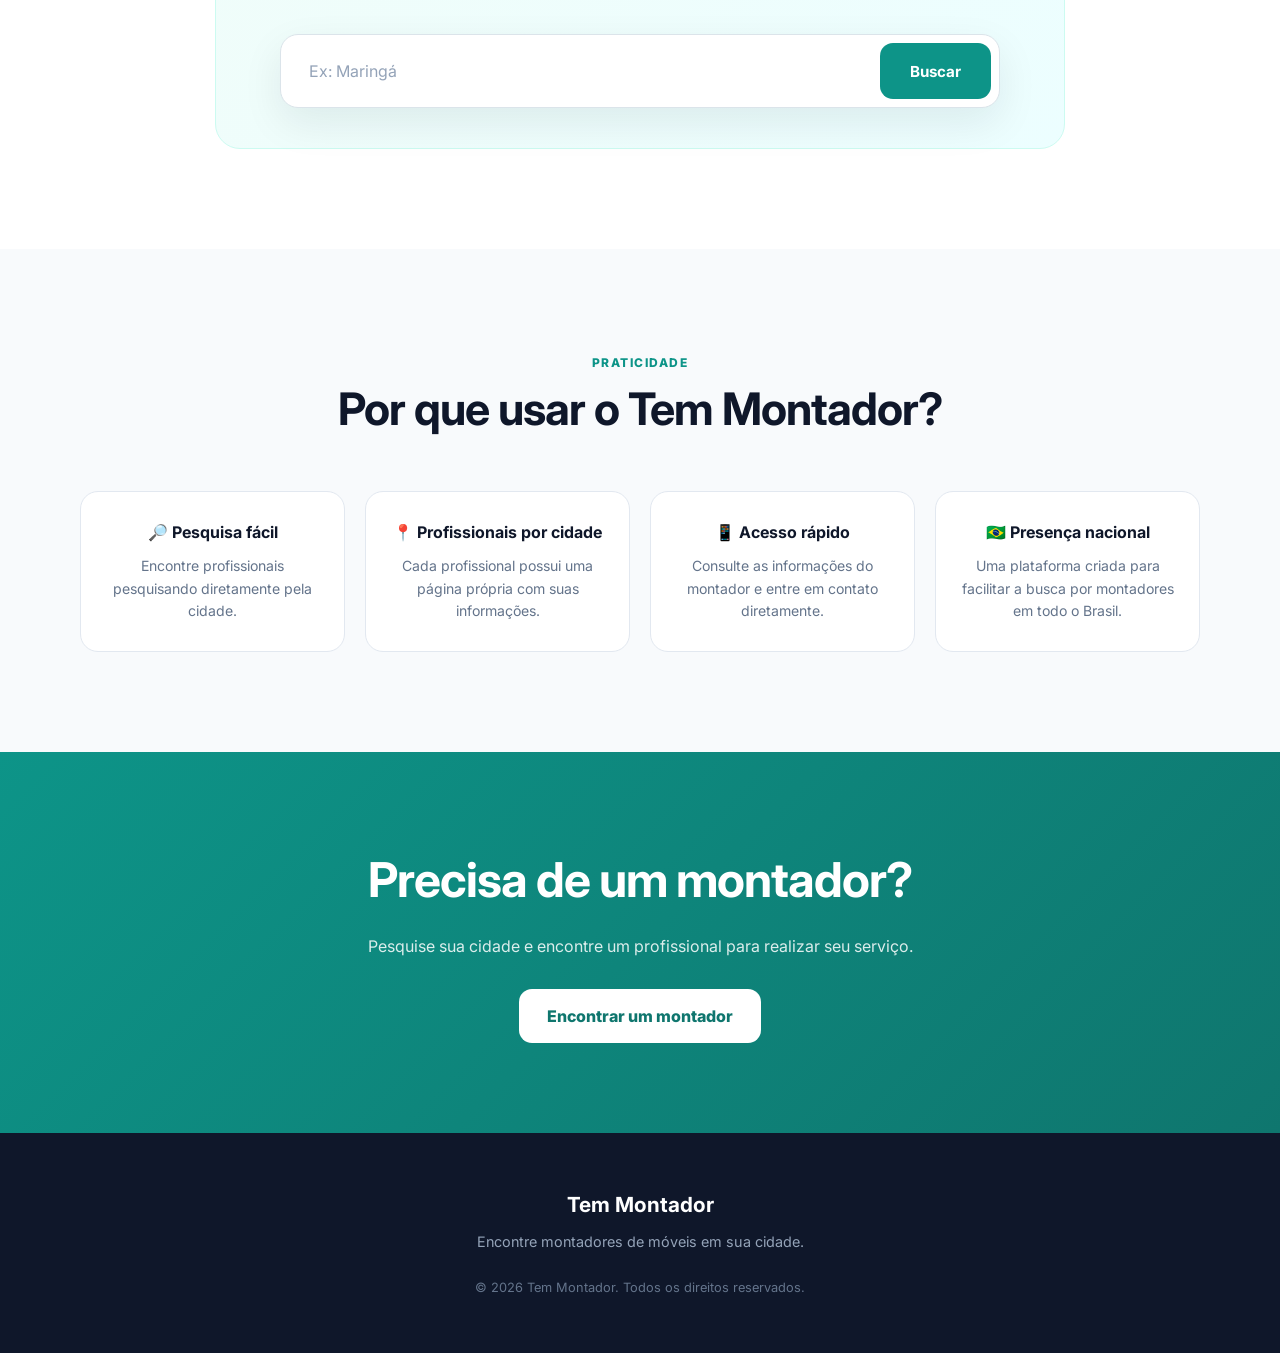
==== commit 35974590: "Update index.html" ====
--- a/index.html
+++ b/index.html
@@ -8,7 +8,7 @@
 
     <title>Tem Montador | Encontre Montadores de Móveis no Brasil</title>
 
-    <meta name="description"
+    <meta name="description"
     content="Encontre montadores de móveis em diferentes cidades do Brasil. Pesquise sua cidade e encontre profissionais para montagem, desmontagem e instalação de móveis.">
 
     <link rel="stylesheet" href="style.css?v=1.0.3">
@@ -50,8 +50,8 @@
                     MONTADORES DE MÓVEIS EM TODO O BRASIL
                 </span>
 
-                <h1>
-    Encontre um montador de móveis na sua cidade
+                <h1>
+    Encontre um montador na sua cidade
 </h1>
 
                 <p>
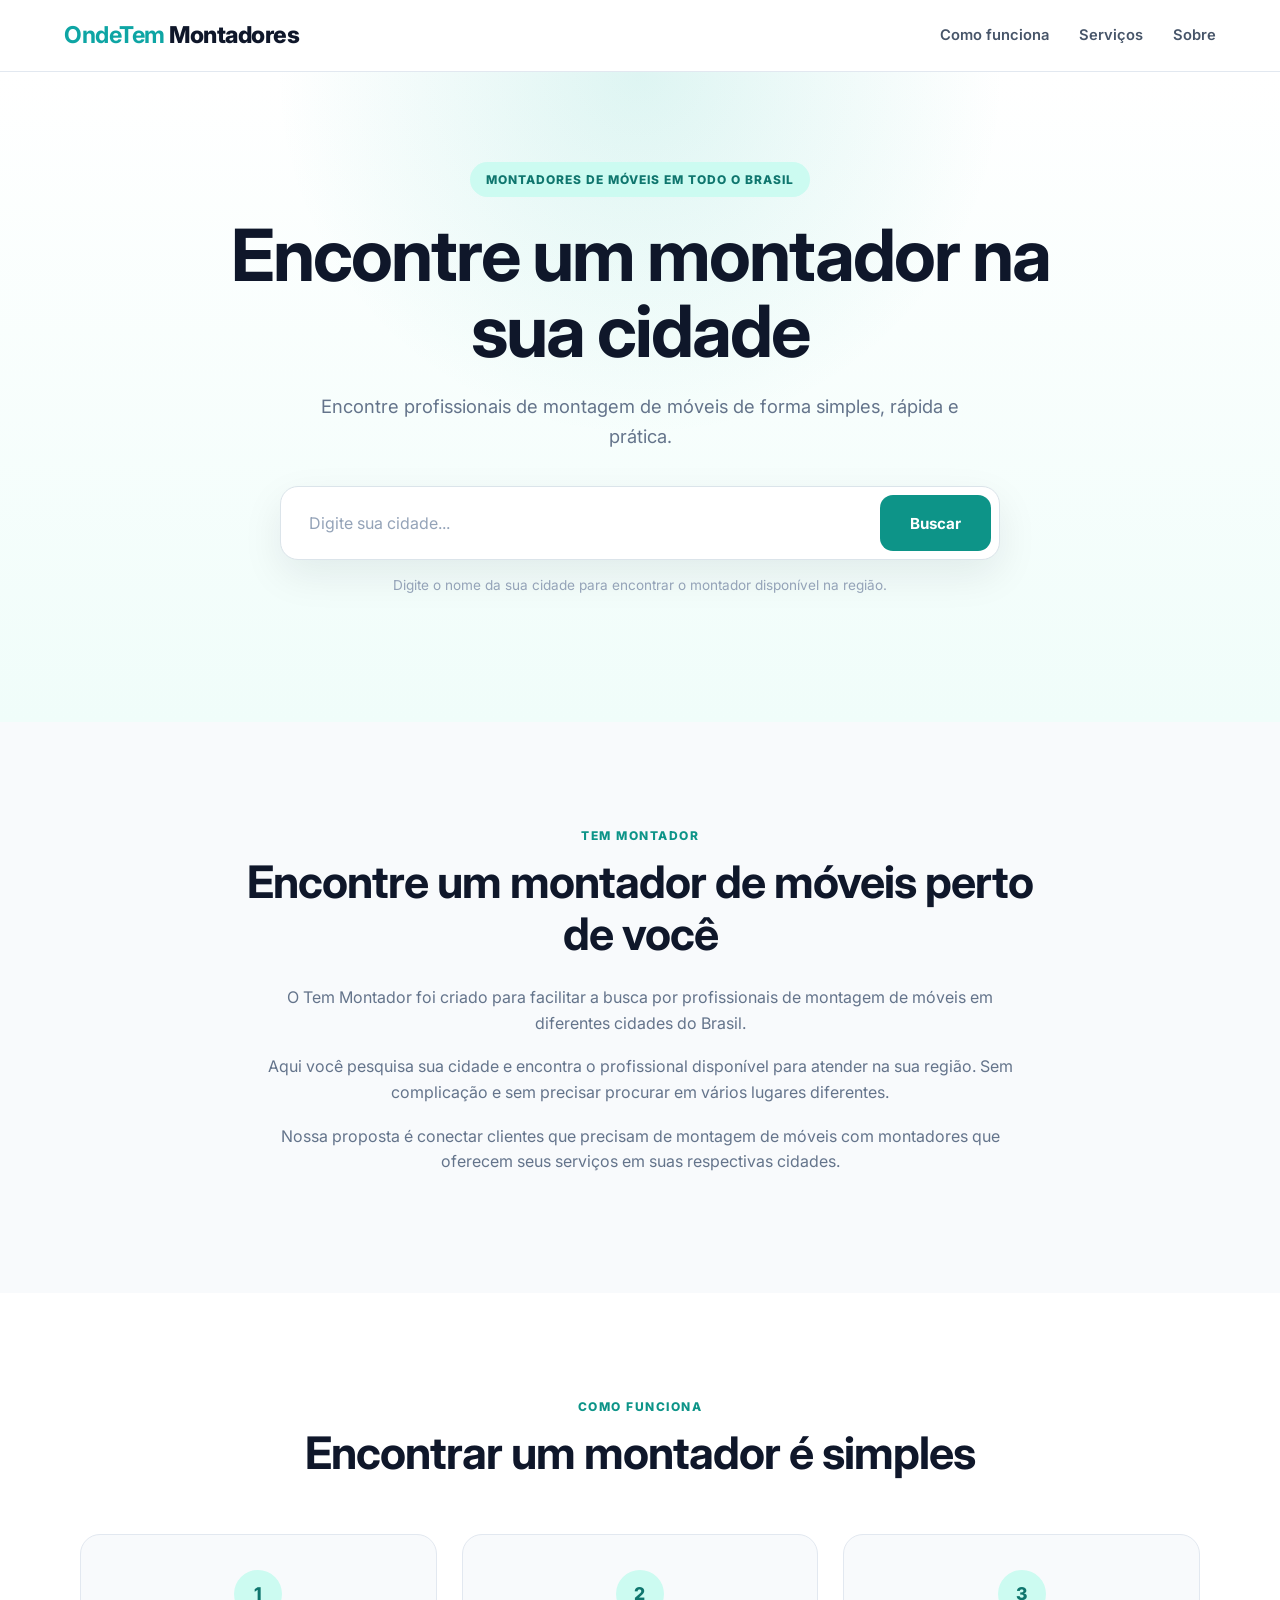
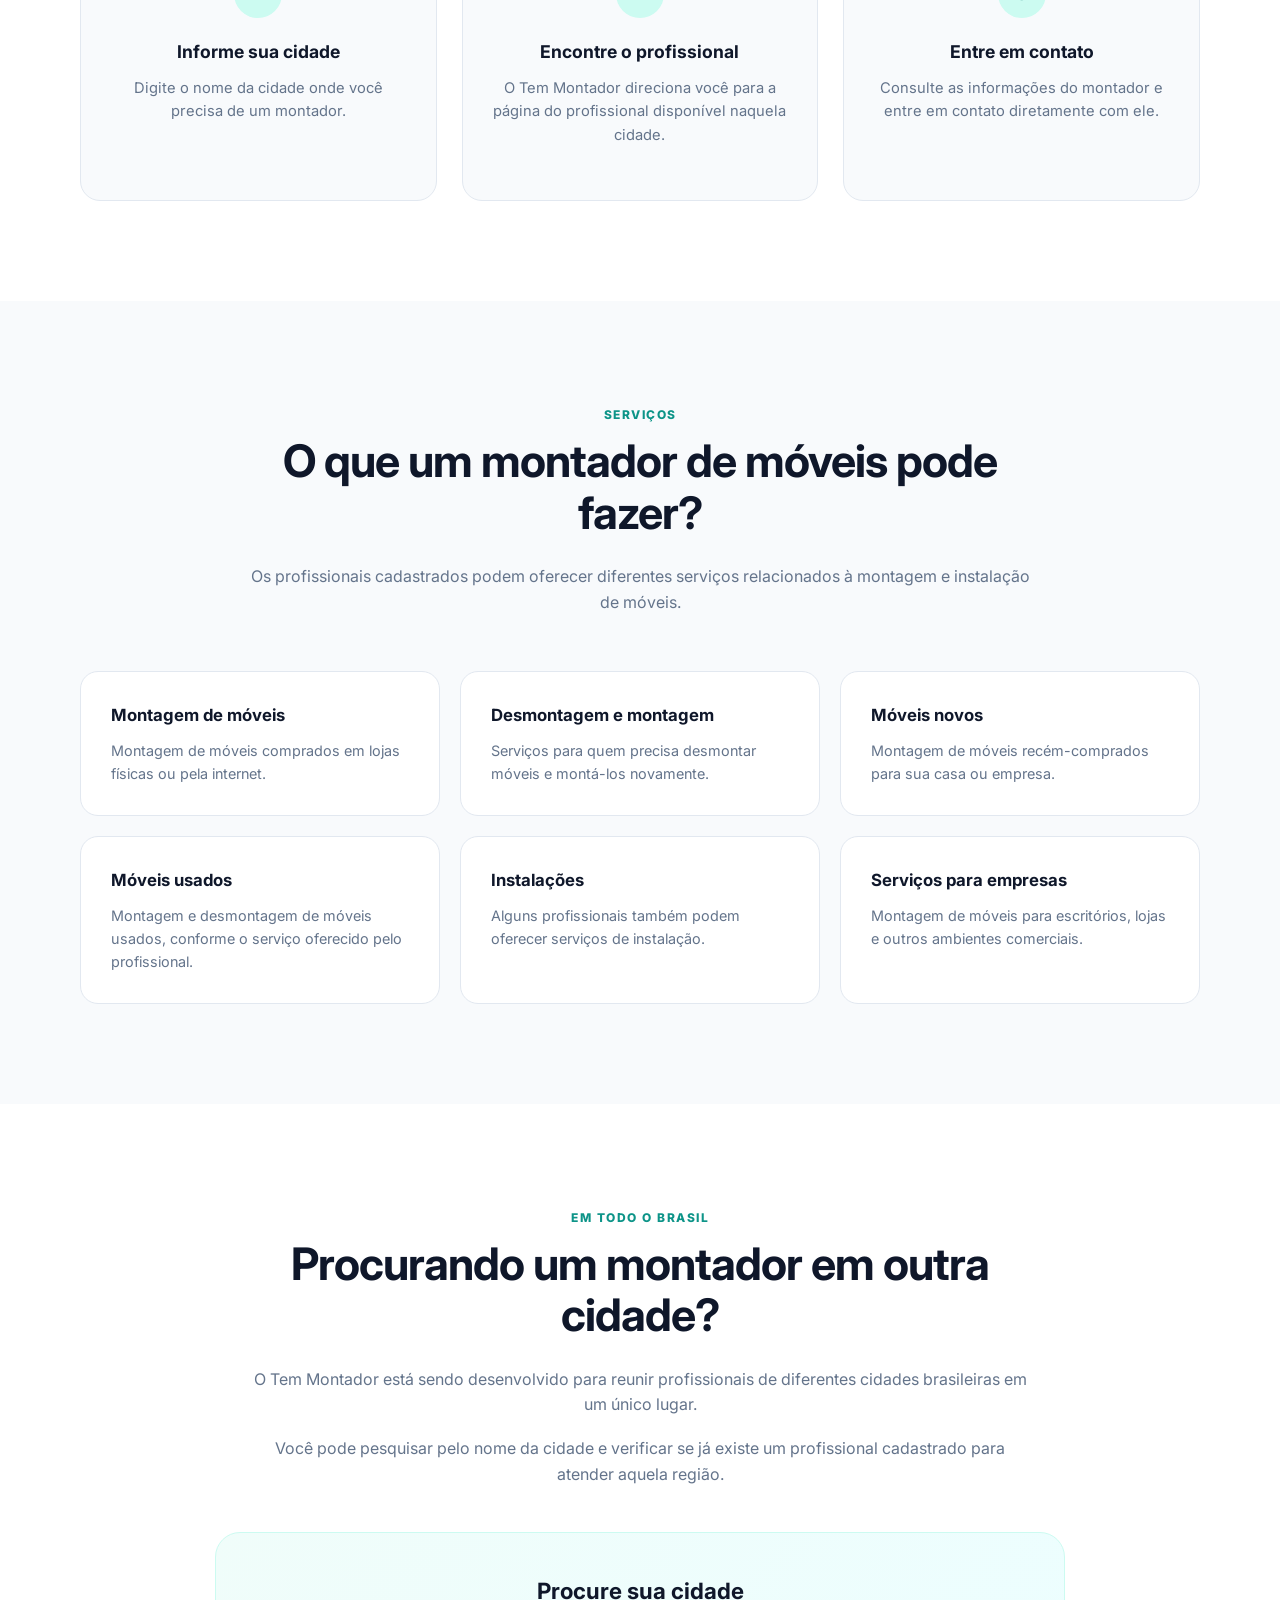
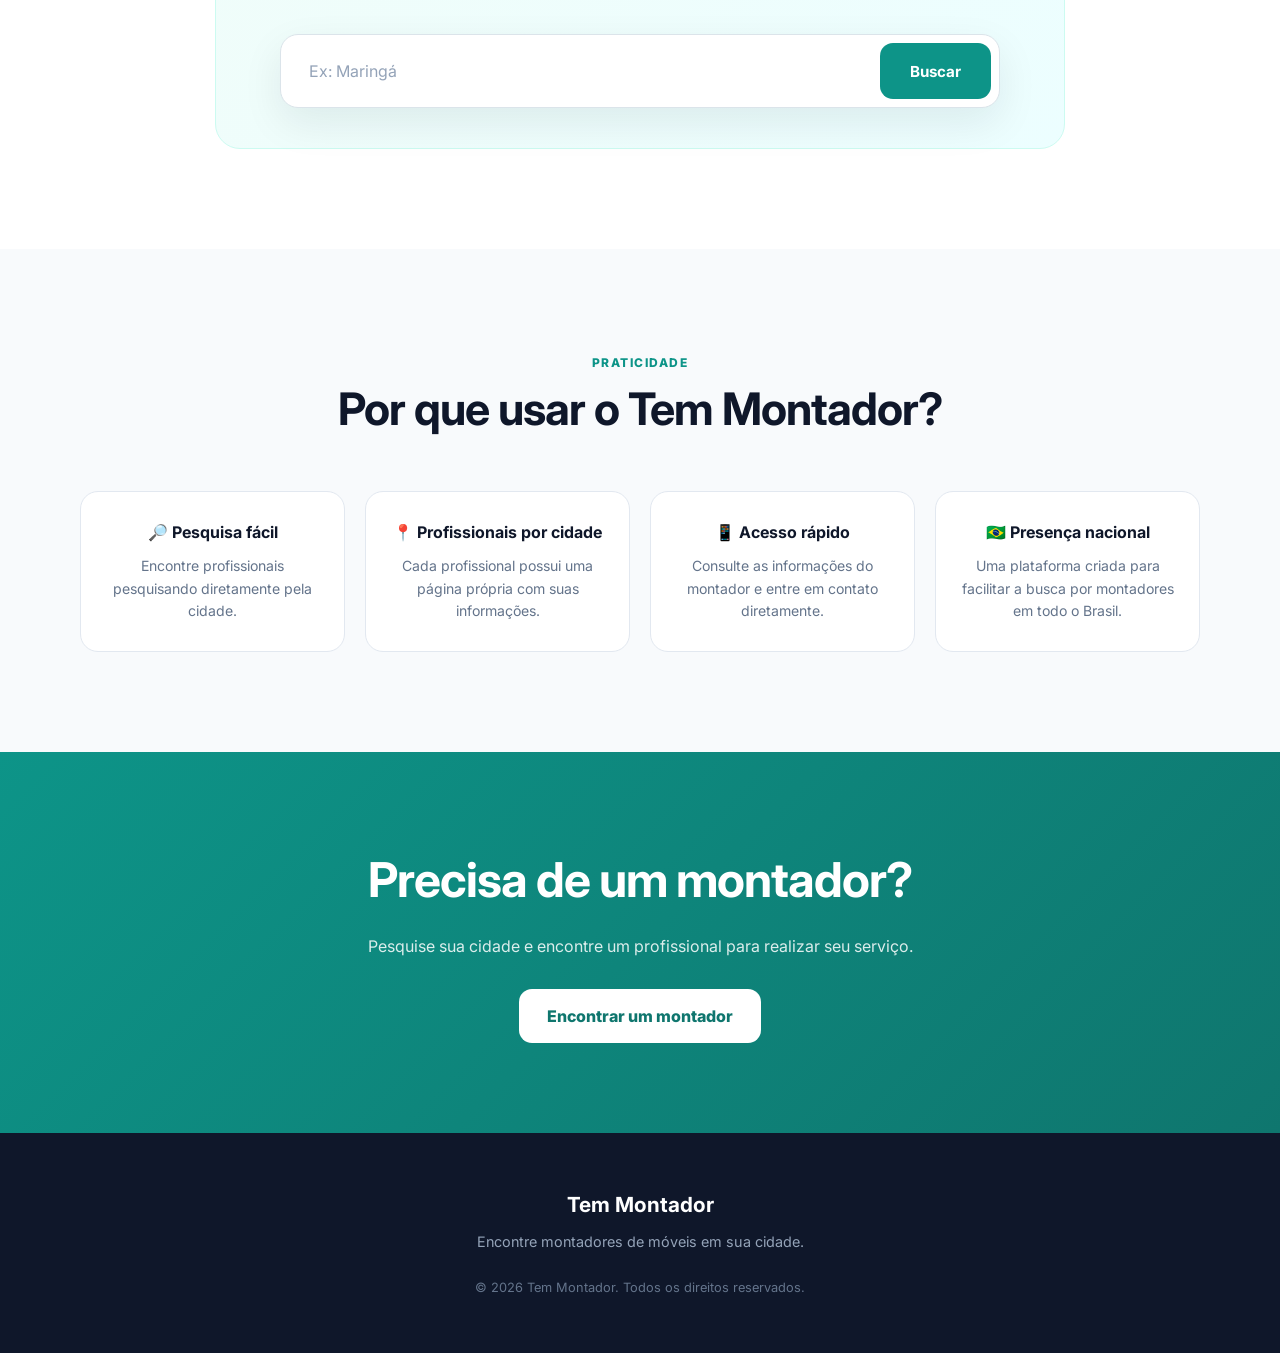
==== commit f5bf79b4: "Atualizar o index.html" ====
--- a/index.html
+++ b/index.html
@@ -6,7 +6,7 @@
 
     <meta name="viewport" content="width=device-width, initial-scale=1.0">
 
-    <title>Tem Montador | Encontre Montadores de Móveis no Brasil</title>
+    <title>Onde Tem Montadores| Encontre Montadores de Móveis no Brasil</title>
 
     <meta name="description"
     content="Encontre montadores de móveis em diferentes cidades do Brasil. Pesquise sua cidade e encontre profissionais para montagem, desmontagem e instalação de móveis.">
@@ -24,7 +24,7 @@
 
         <div class="logo">
             <a href="index.html">
-                <strong>Tem</strong> Montador
+                <strong>OndeTem</strong> Montadores
             </a>
         </div>
 
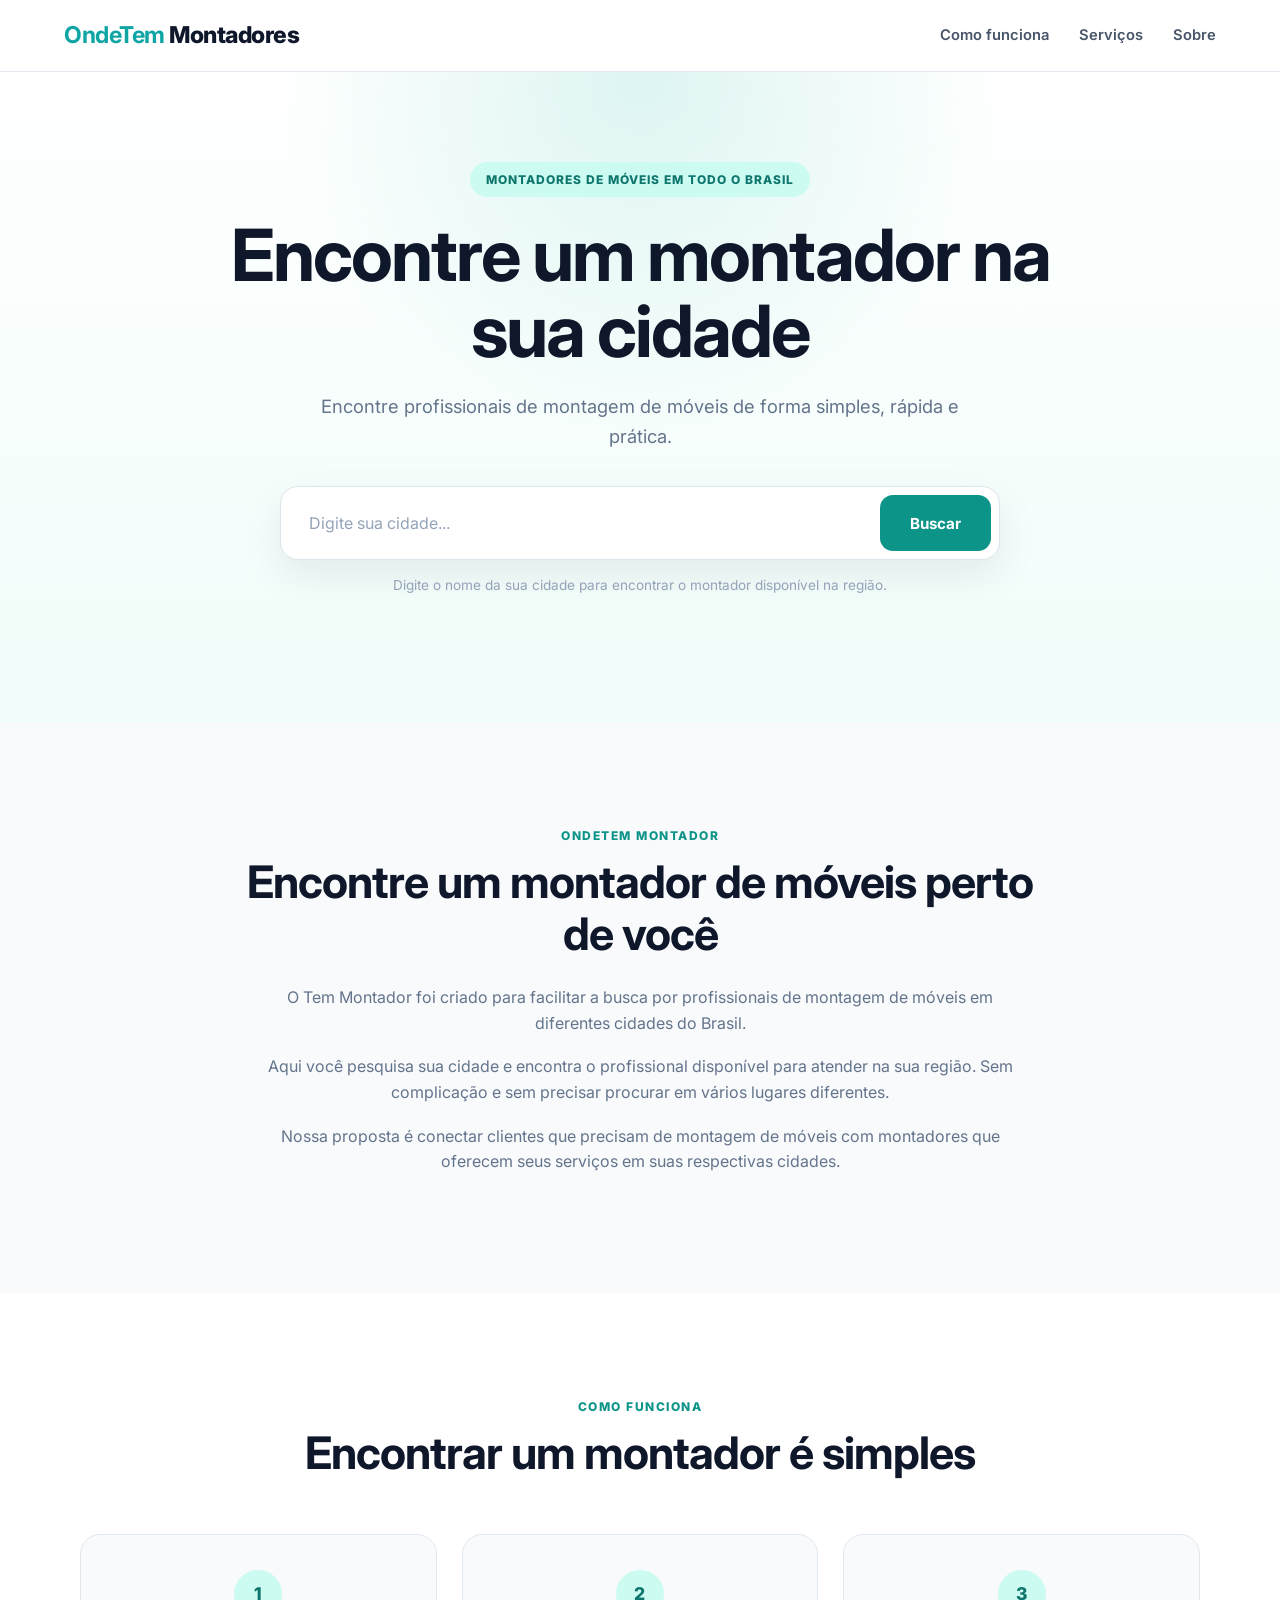
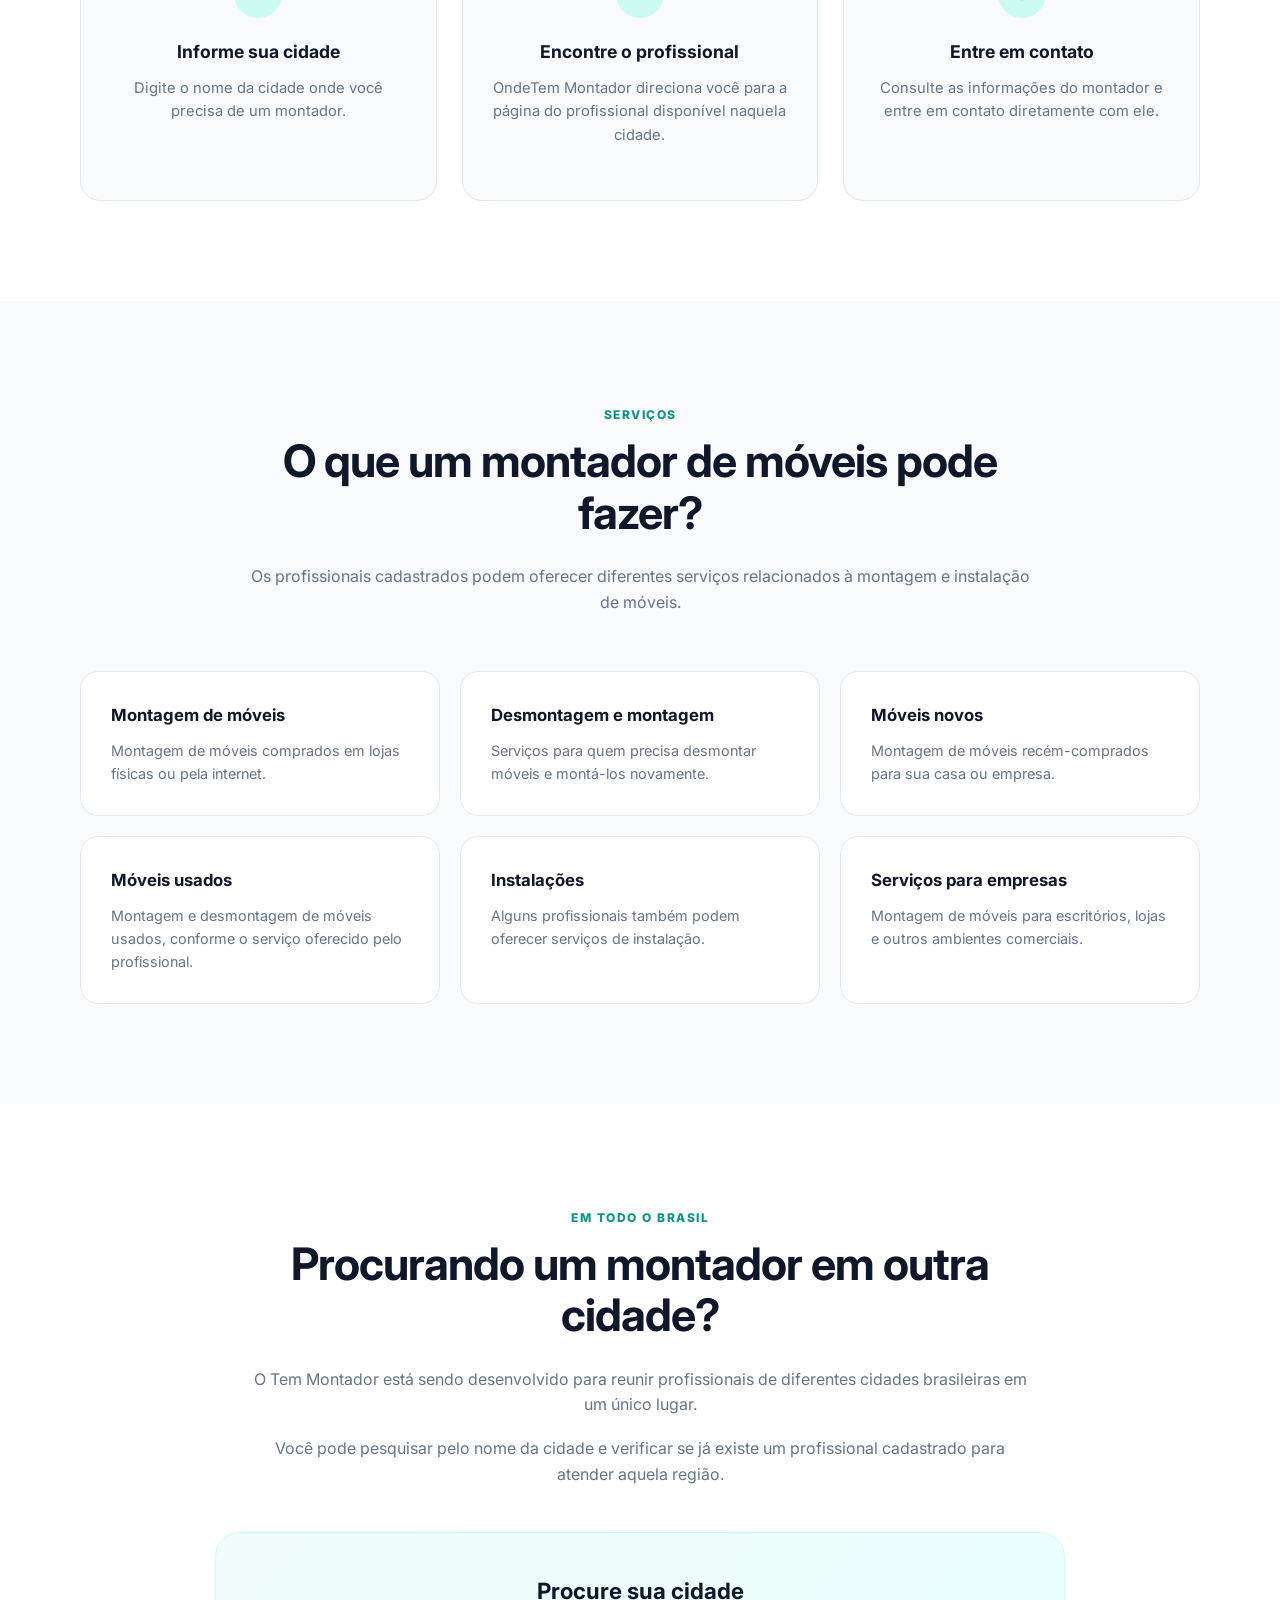
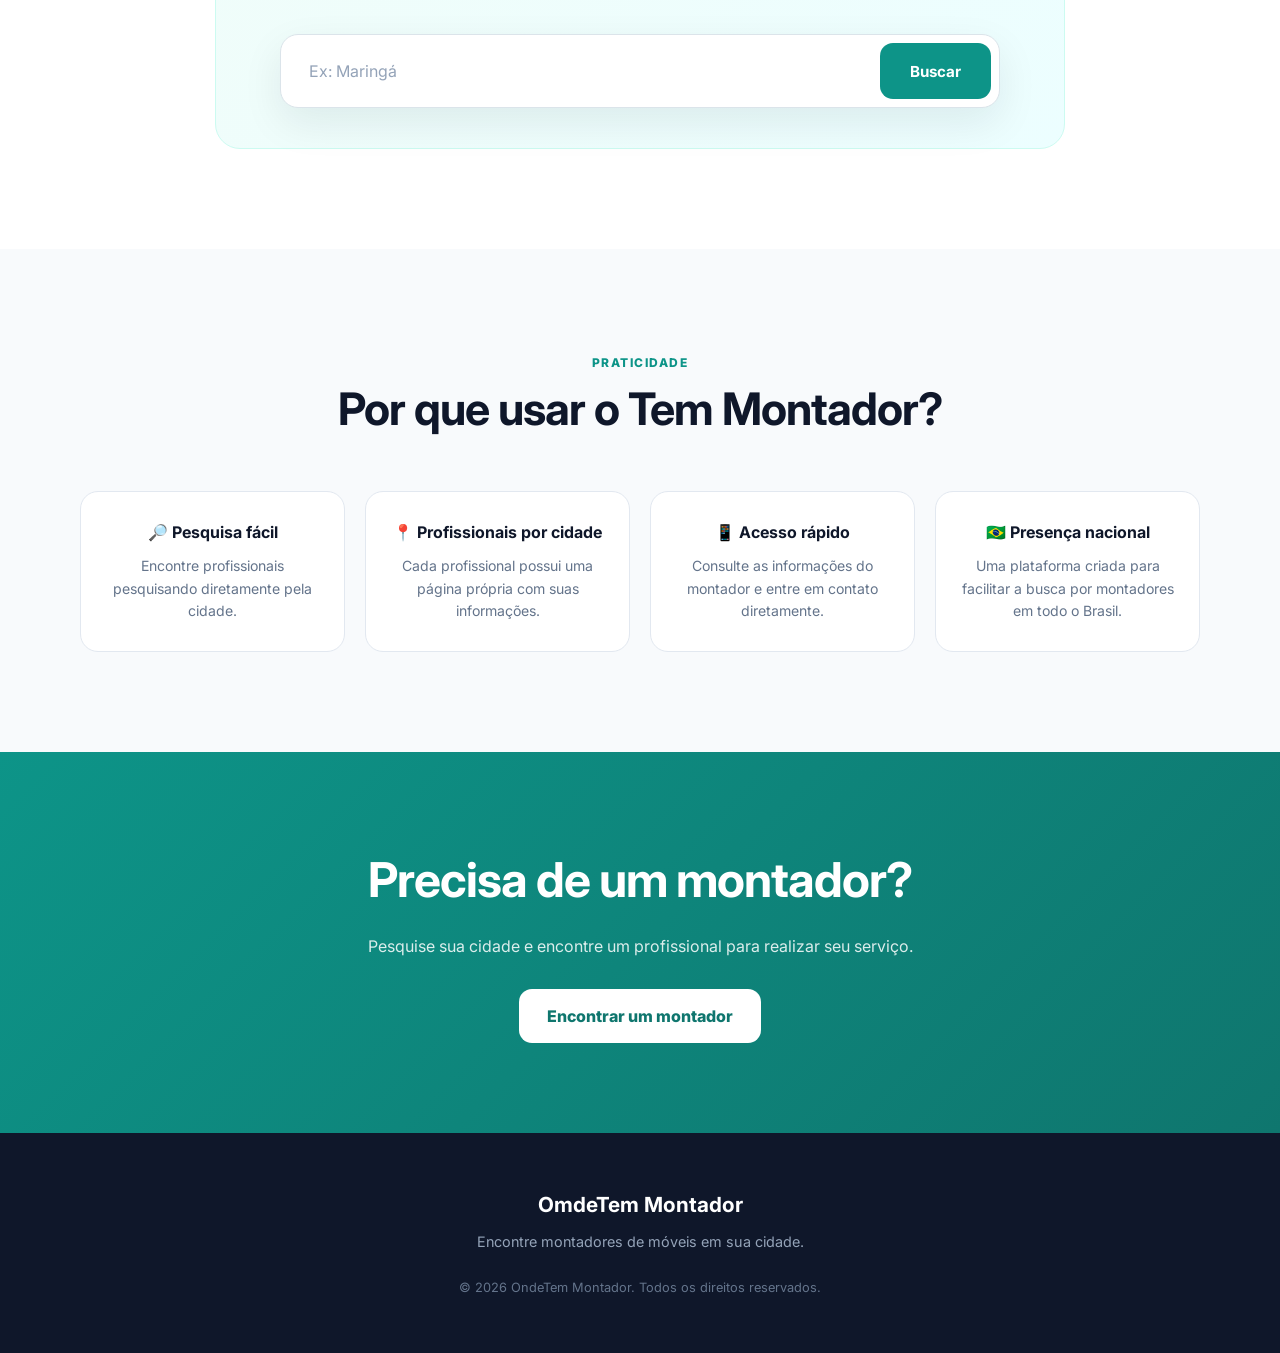
==== commit e7ff76e8: "Atualizar o index.html" ====
--- a/index.html
+++ b/index.html
@@ -11,8 +11,8 @@
     <meta name="description"
     content="Encontre montadores de móveis em diferentes cidades do Brasil. Pesquise sua cidade e encontre profissionais para montagem, desmontagem e instalação de móveis.">
 
-    <link rel="stylesheet" href="style.css?v=1.0.3">
-    <link rel="stylesheet" href="media.css?v=1.0.3">
+    <link rel="stylesheet" href="style.css?v=1.0.5">
+    <link rel="stylesheet" href="media.css?v=1.0.5">
 </head>
 
 <body>
@@ -102,7 +102,7 @@
             <div class="container">
 
                 <span class="tag">
-                    TEM MONTADOR
+                    ONDETEM MONTADOR
                 </span>
 
                 <h2>
@@ -181,7 +181,7 @@
                         </h3>
 
                         <p>
-                            O Tem Montador direciona você para
+                            OndeTem Montador direciona você para
                             a página do profissional disponível
                             naquela cidade.
                         </p>
@@ -445,7 +445,7 @@
         <div class="container">
 
             <h3>
-                Tem Montador
+               OmdeTem Montador
             </h3>
 
             <p>
@@ -453,7 +453,7 @@
             </p>
 
             <p class="copyright">
-                © 2026 Tem Montador. Todos os direitos reservados.
+                © 2026 OndeTem Montador. Todos os direitos reservados.
             </p>
 
         </div>
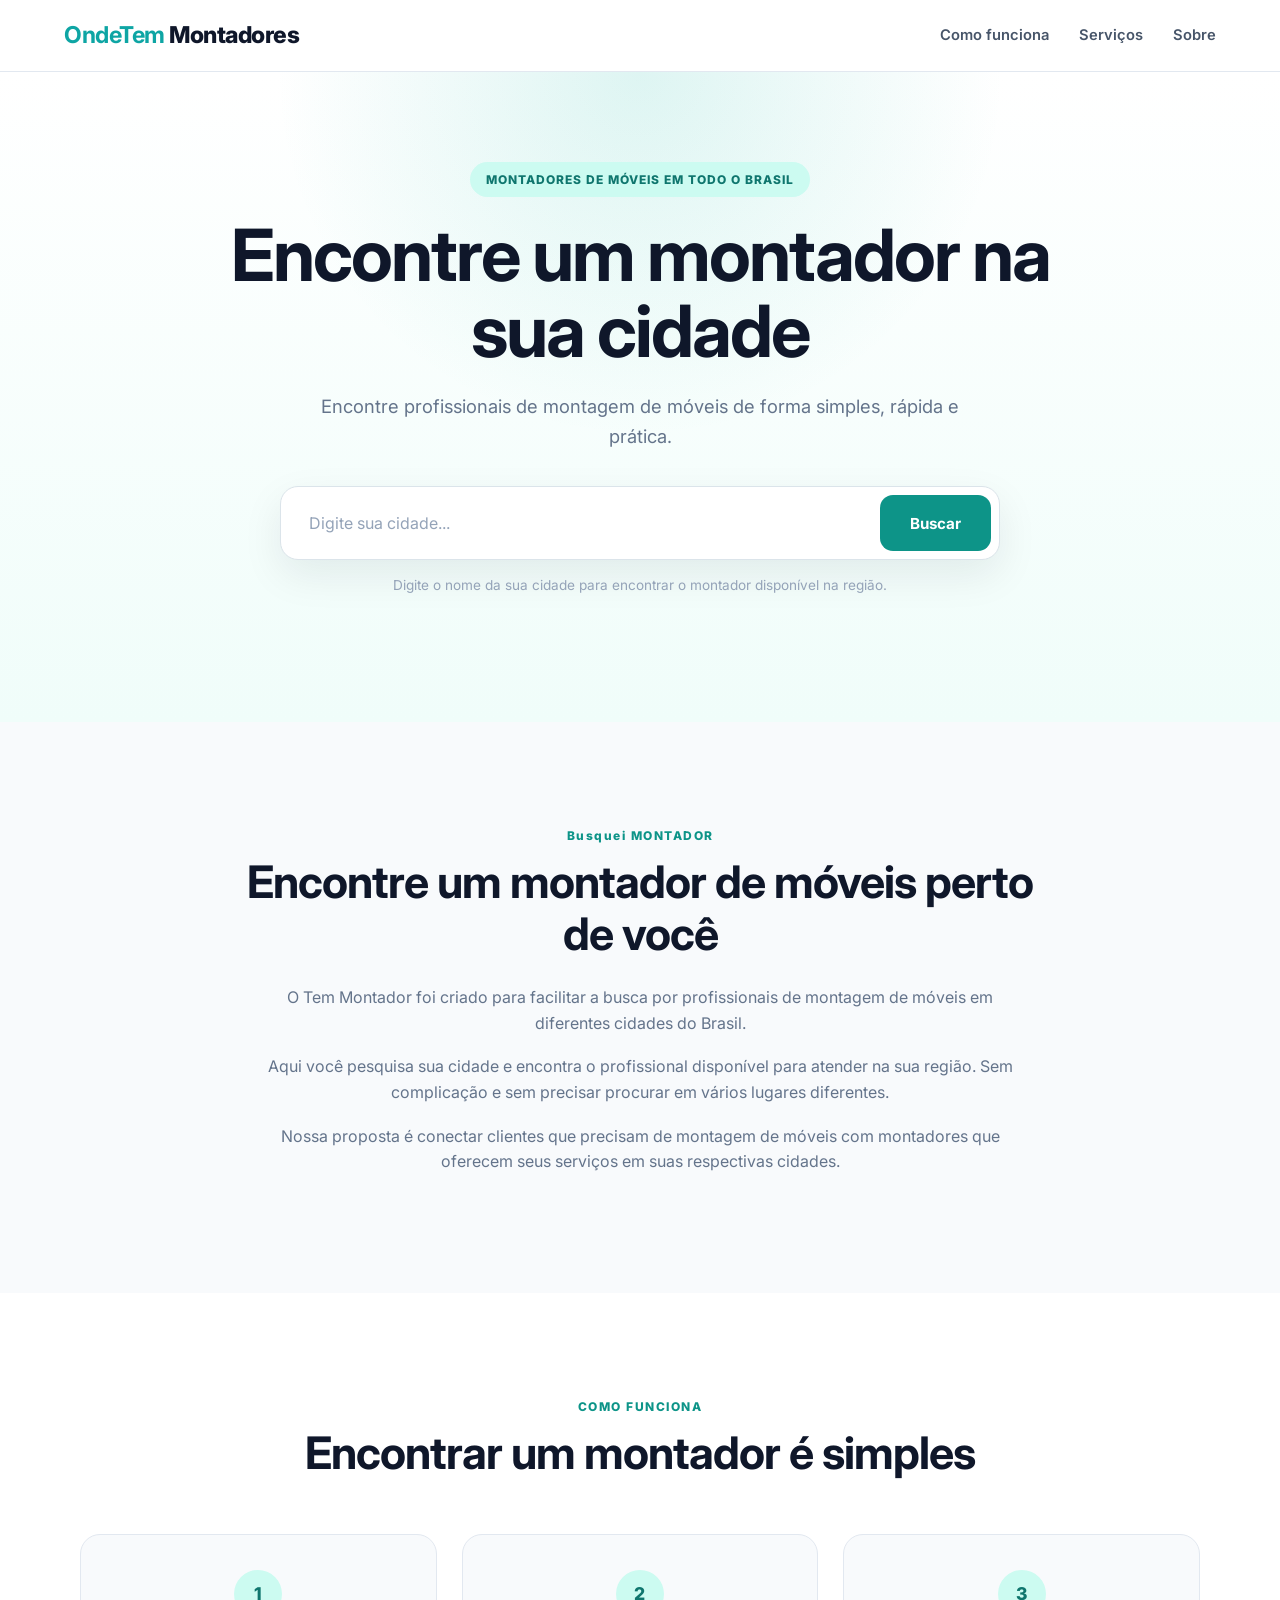
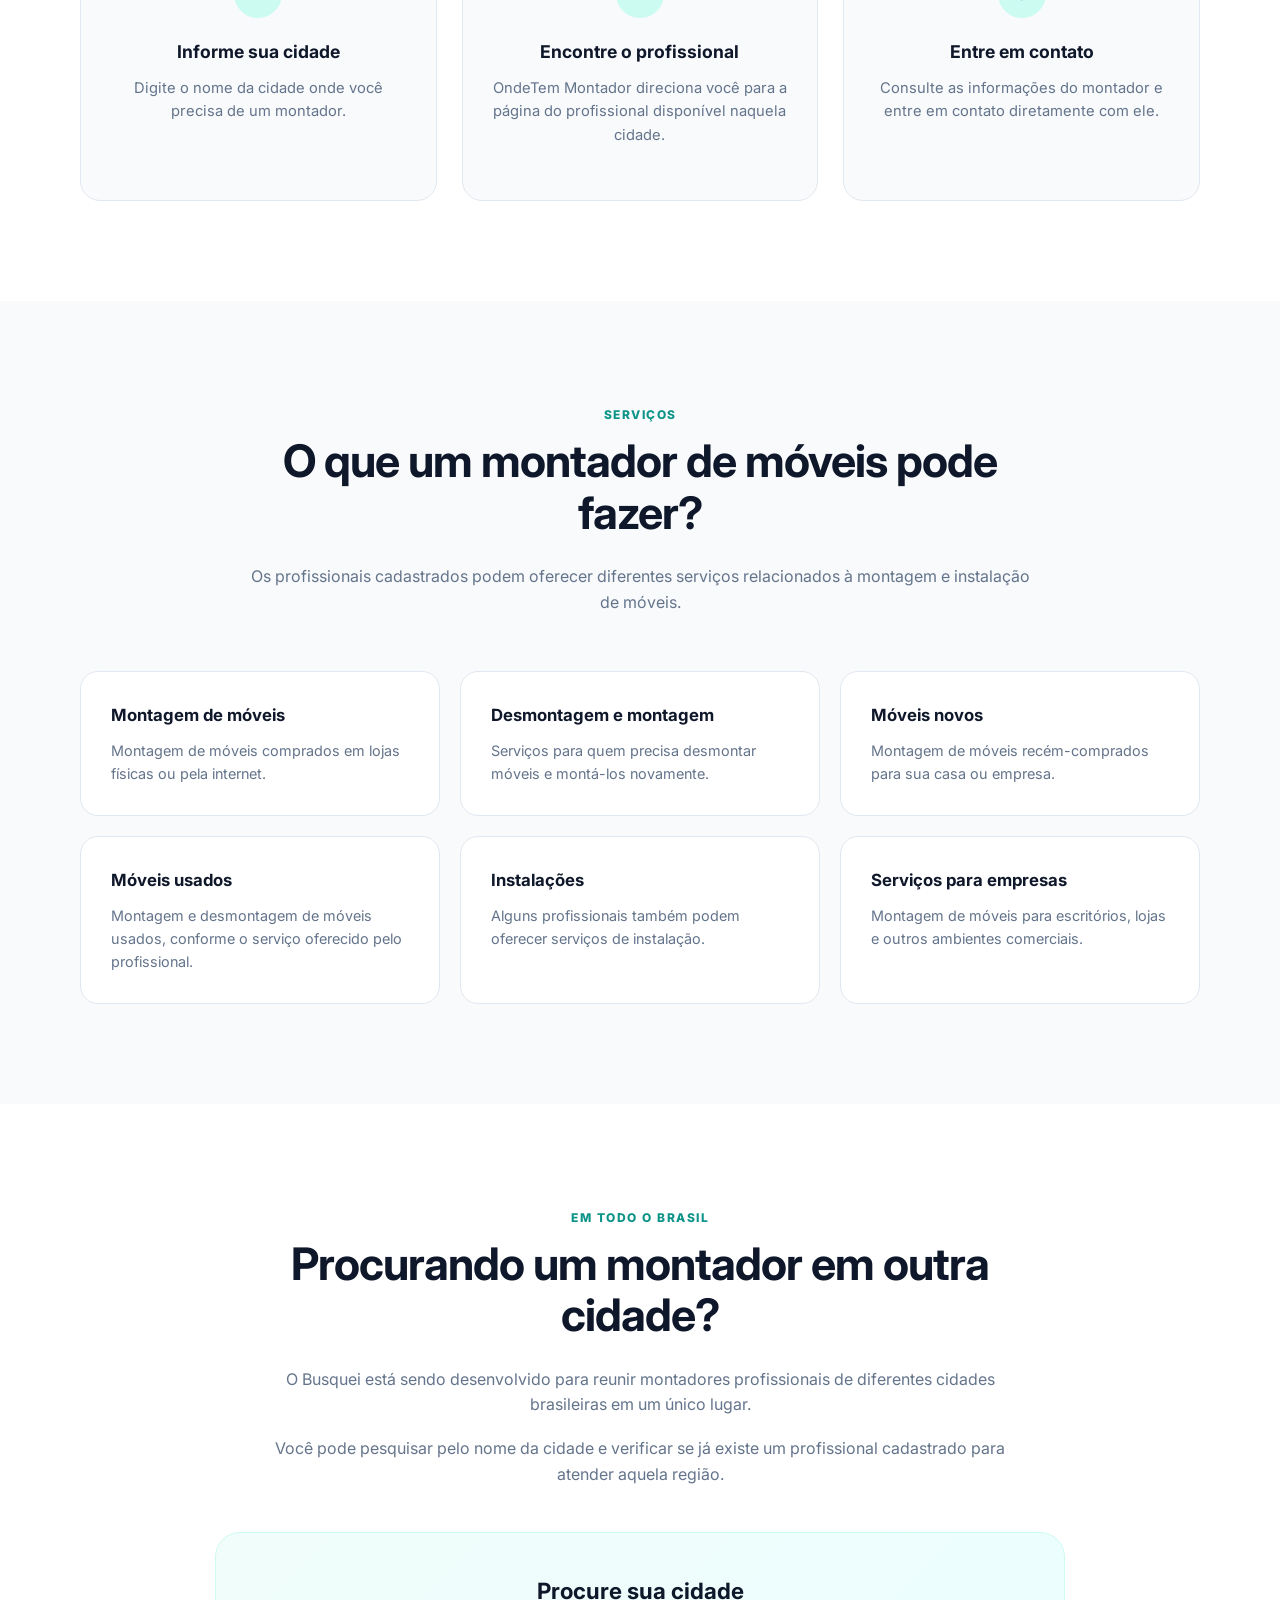
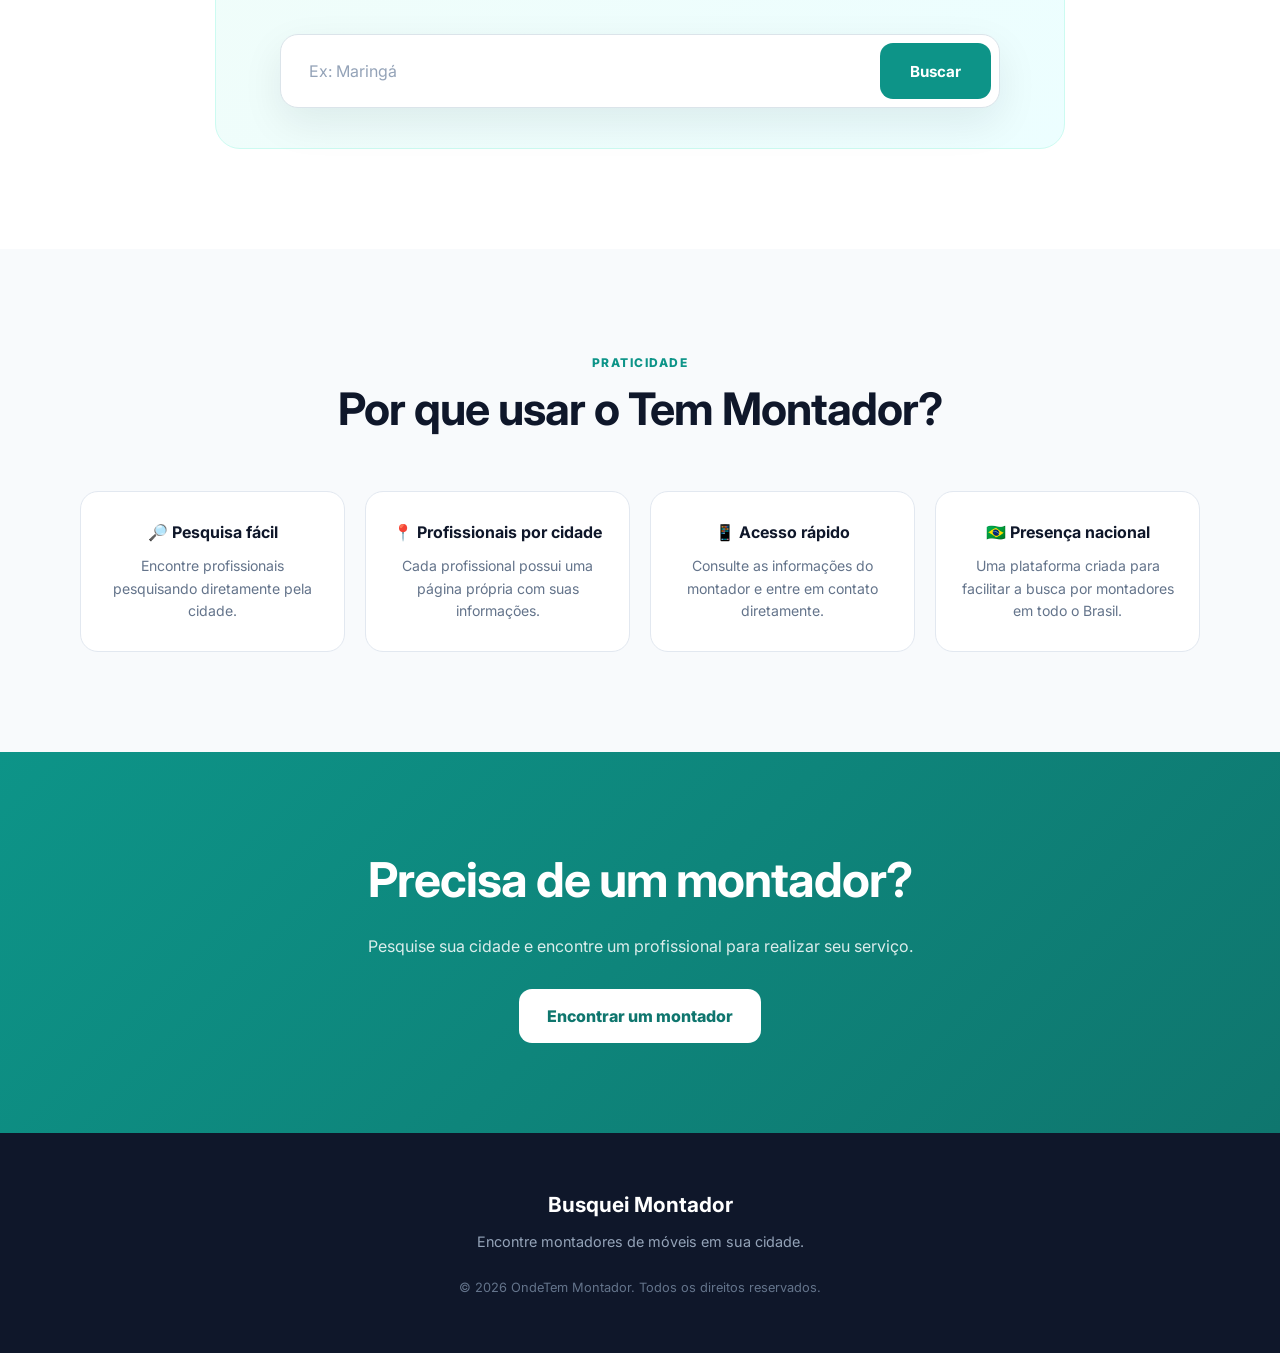
==== commit fcdbc66a: "Atualizar o index.html" ====
--- a/index.html
+++ b/index.html
@@ -6,13 +6,13 @@
 
     <meta name="viewport" content="width=device-width, initial-scale=1.0">
 
-    <title>Onde Tem Montadores| Encontre Montadores de Móveis no Brasil</title>
+    <title>Busquei Montador| Encontre Montadores de Móveis no Brasil</title>
 
     <meta name="description"
     content="Encontre montadores de móveis em diferentes cidades do Brasil. Pesquise sua cidade e encontre profissionais para montagem, desmontagem e instalação de móveis.">
 
-    <link rel="stylesheet" href="style.css?v=1.0.5">
-    <link rel="stylesheet" href="media.css?v=1.0.5">
+    <link rel="stylesheet" href="style.css?v=1.0.6">
+    <link rel="stylesheet" href="media.css?v=1.0.6">
 </head>
 
 <body>
@@ -102,7 +102,7 @@
             <div class="container">
 
                 <span class="tag">
-                    ONDETEM MONTADOR
+                    Busquei MONTADOR
                 </span>
 
                 <h2>
@@ -311,8 +311,8 @@
                 </h2>
 
                 <p>
-                    O Tem Montador está sendo desenvolvido para
-                    reunir profissionais de diferentes cidades
+                    O Busquei está sendo desenvolvido para
+                    reunir montadores profissionais de diferentes cidades
                     brasileiras em um único lugar.
                 </p>
 
@@ -445,7 +445,7 @@
         <div class="container">
 
             <h3>
-               OmdeTem Montador
+               Busquei Montador
             </h3>
 
             <p>
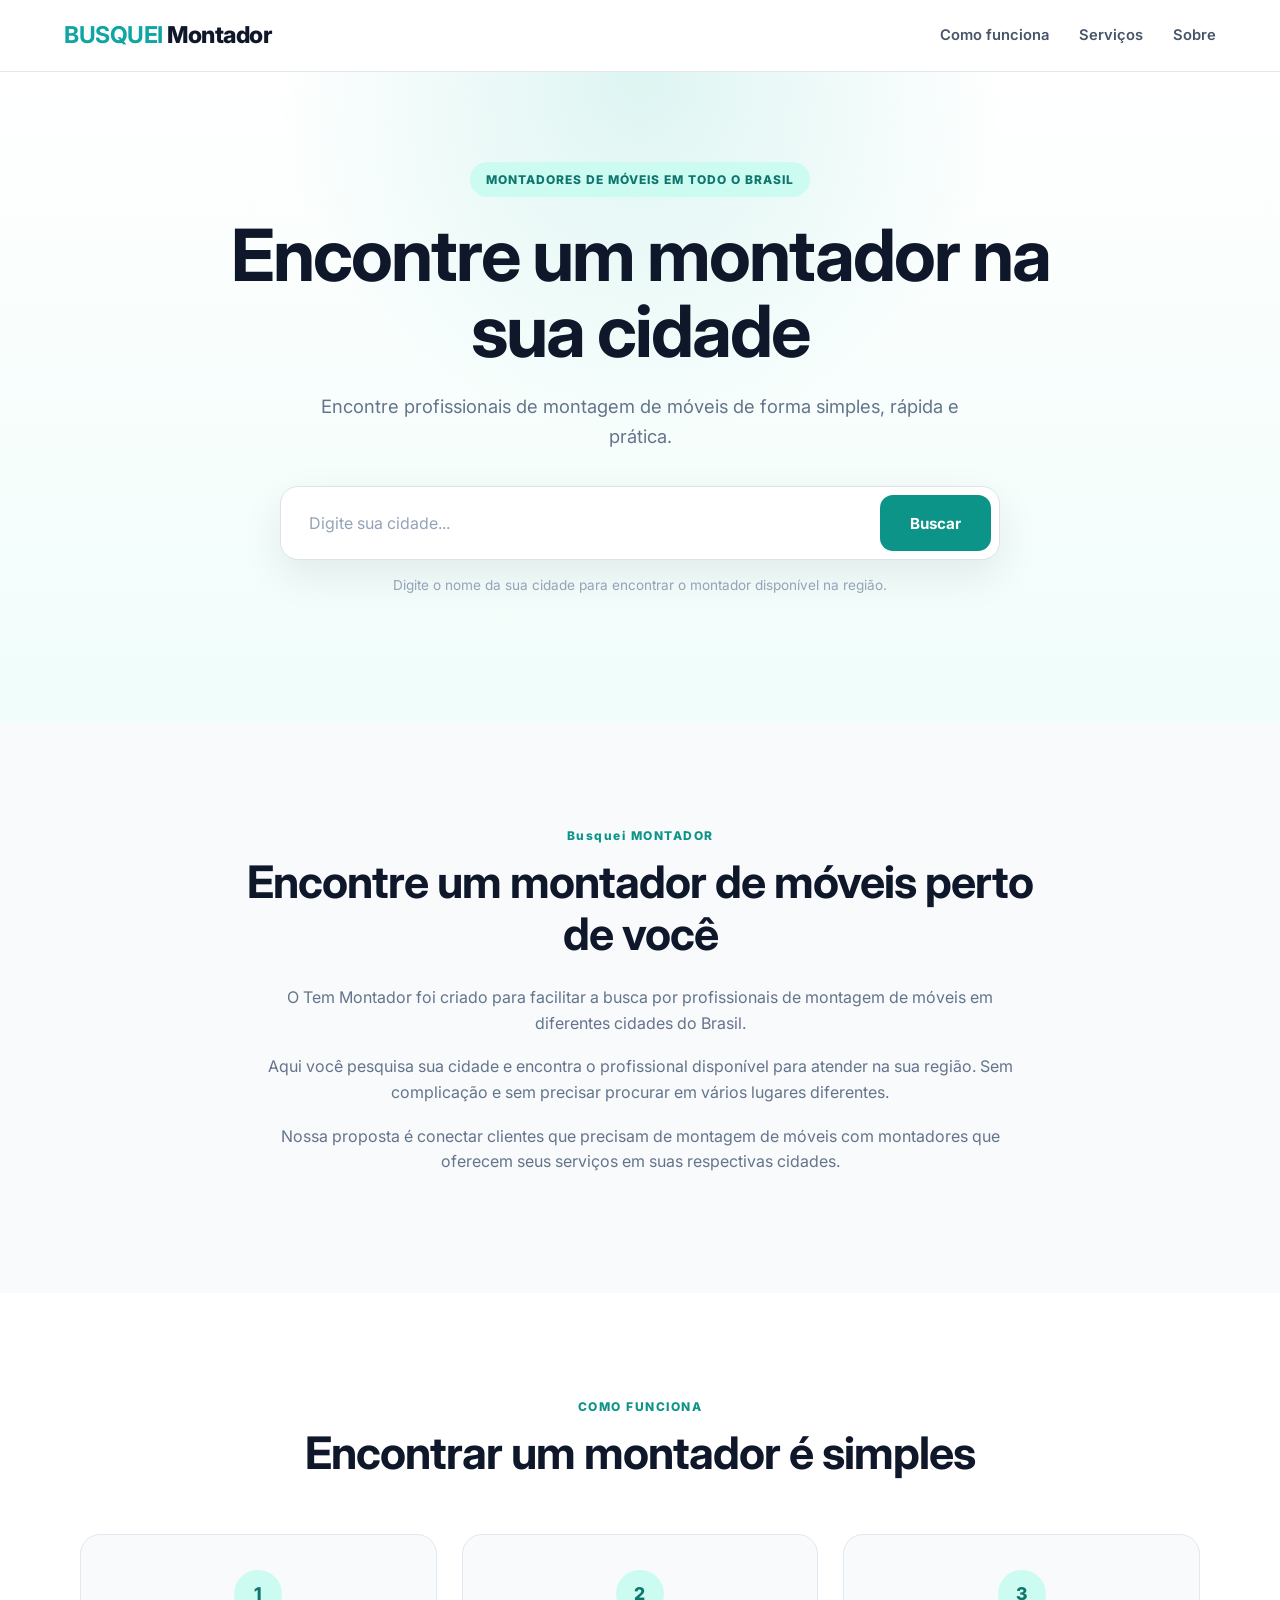
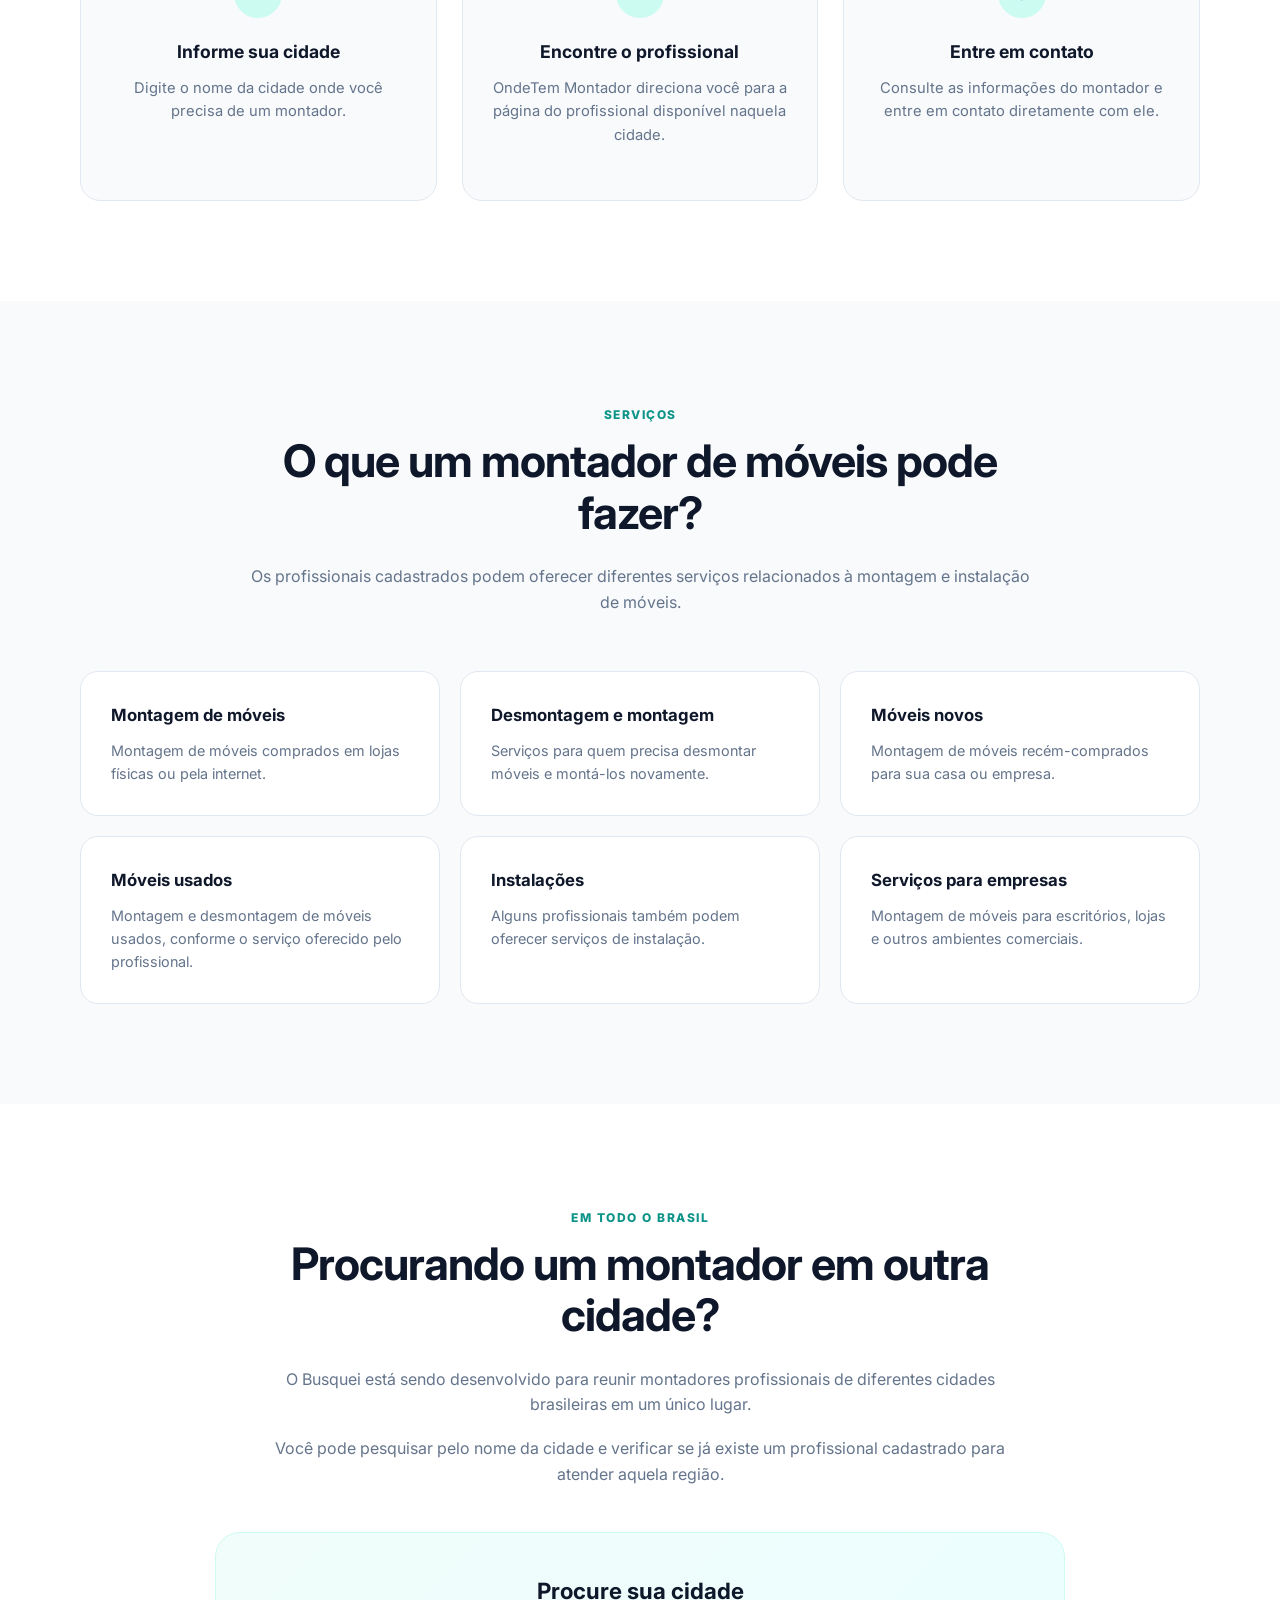
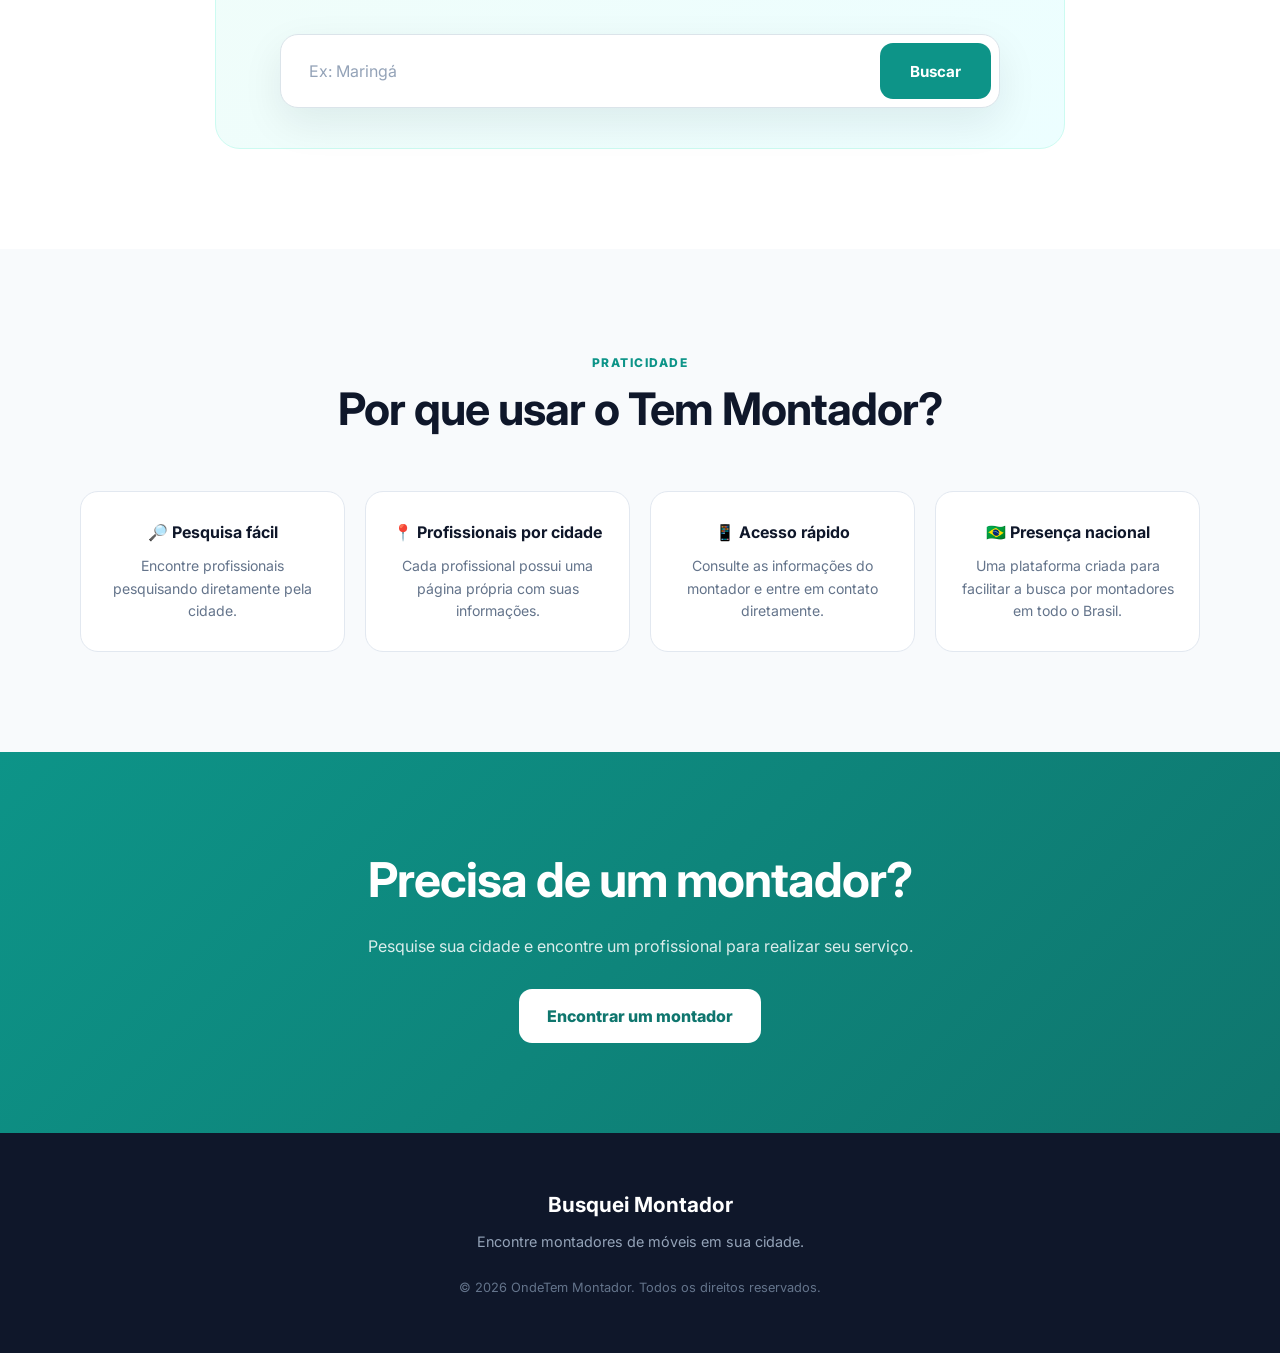
==== commit 70661c6e: "Atualizar o index.html" ====
--- a/index.html
+++ b/index.html
@@ -24,7 +24,7 @@
 
         <div class="logo">
             <a href="index.html">
-                <strong>OndeTem</strong> Montadores
+                <strong>BUSQUEI</strong> Montador
             </a>
         </div>
 
